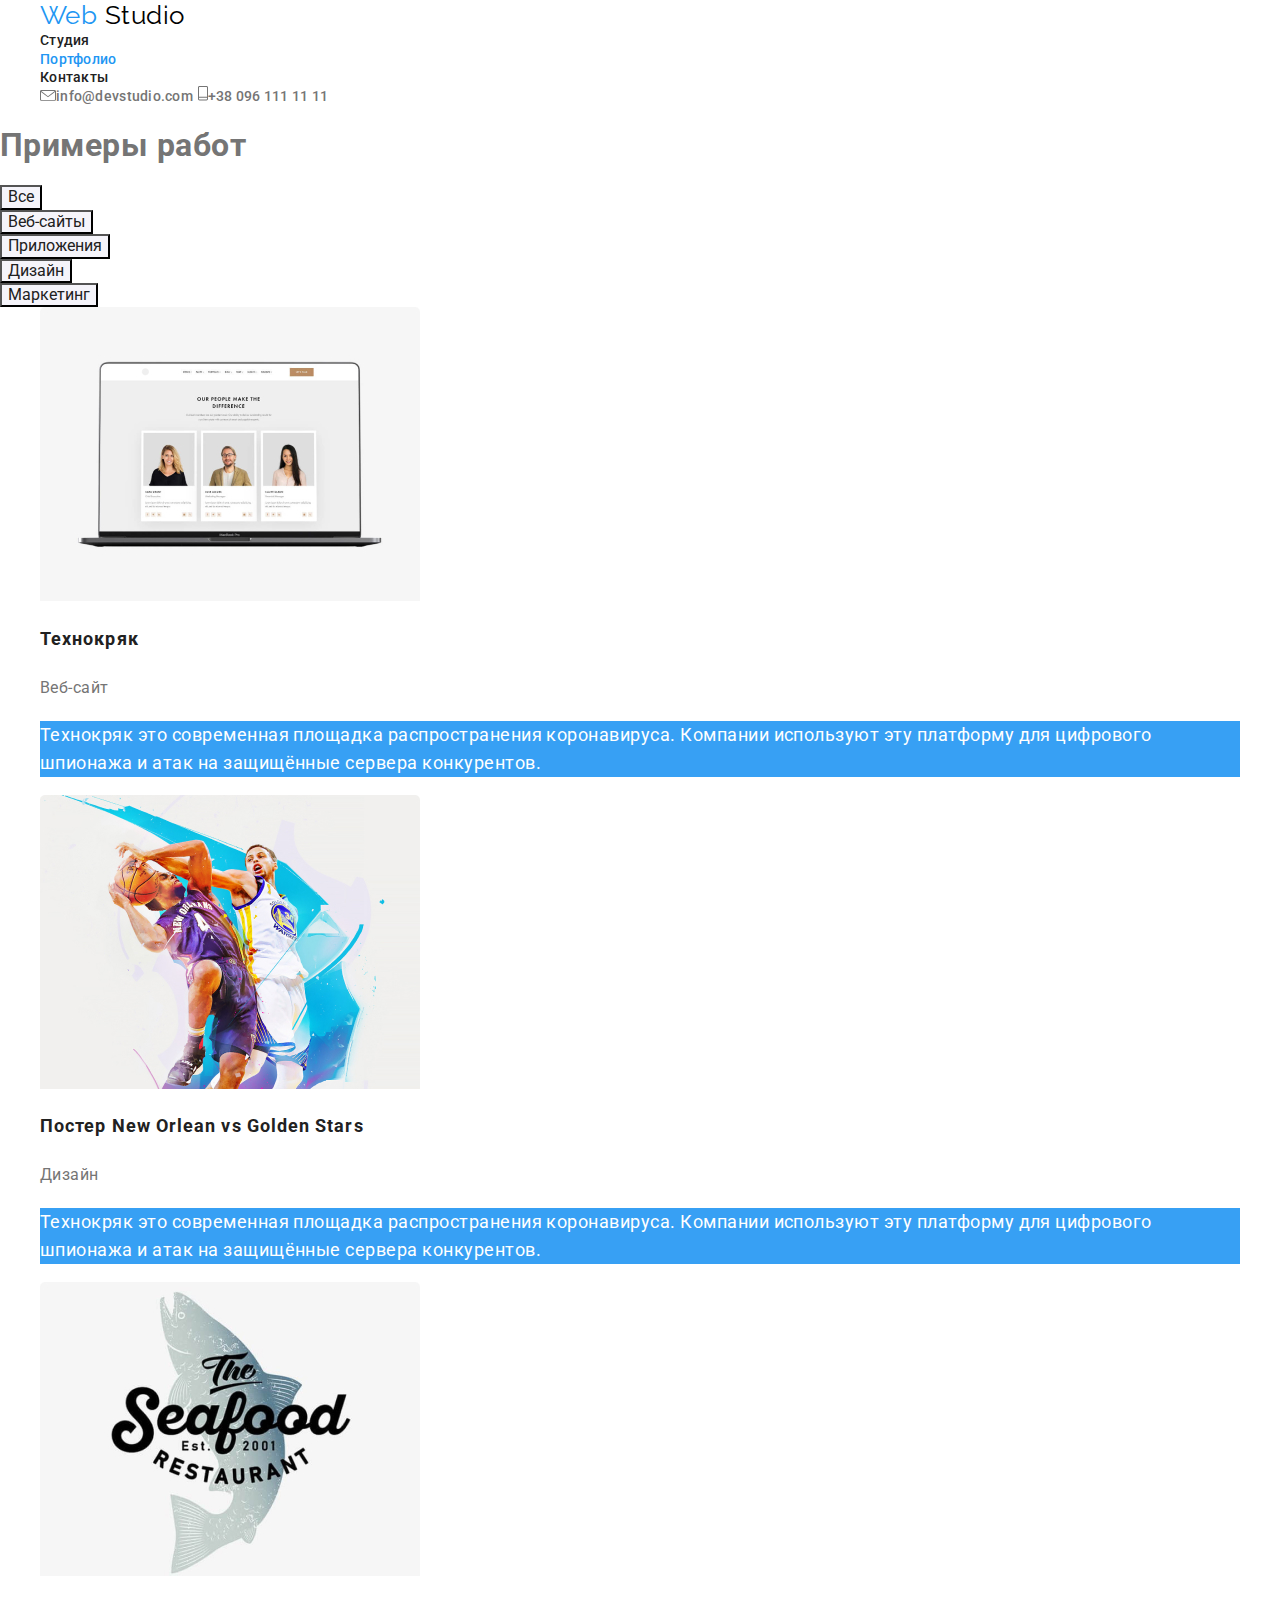
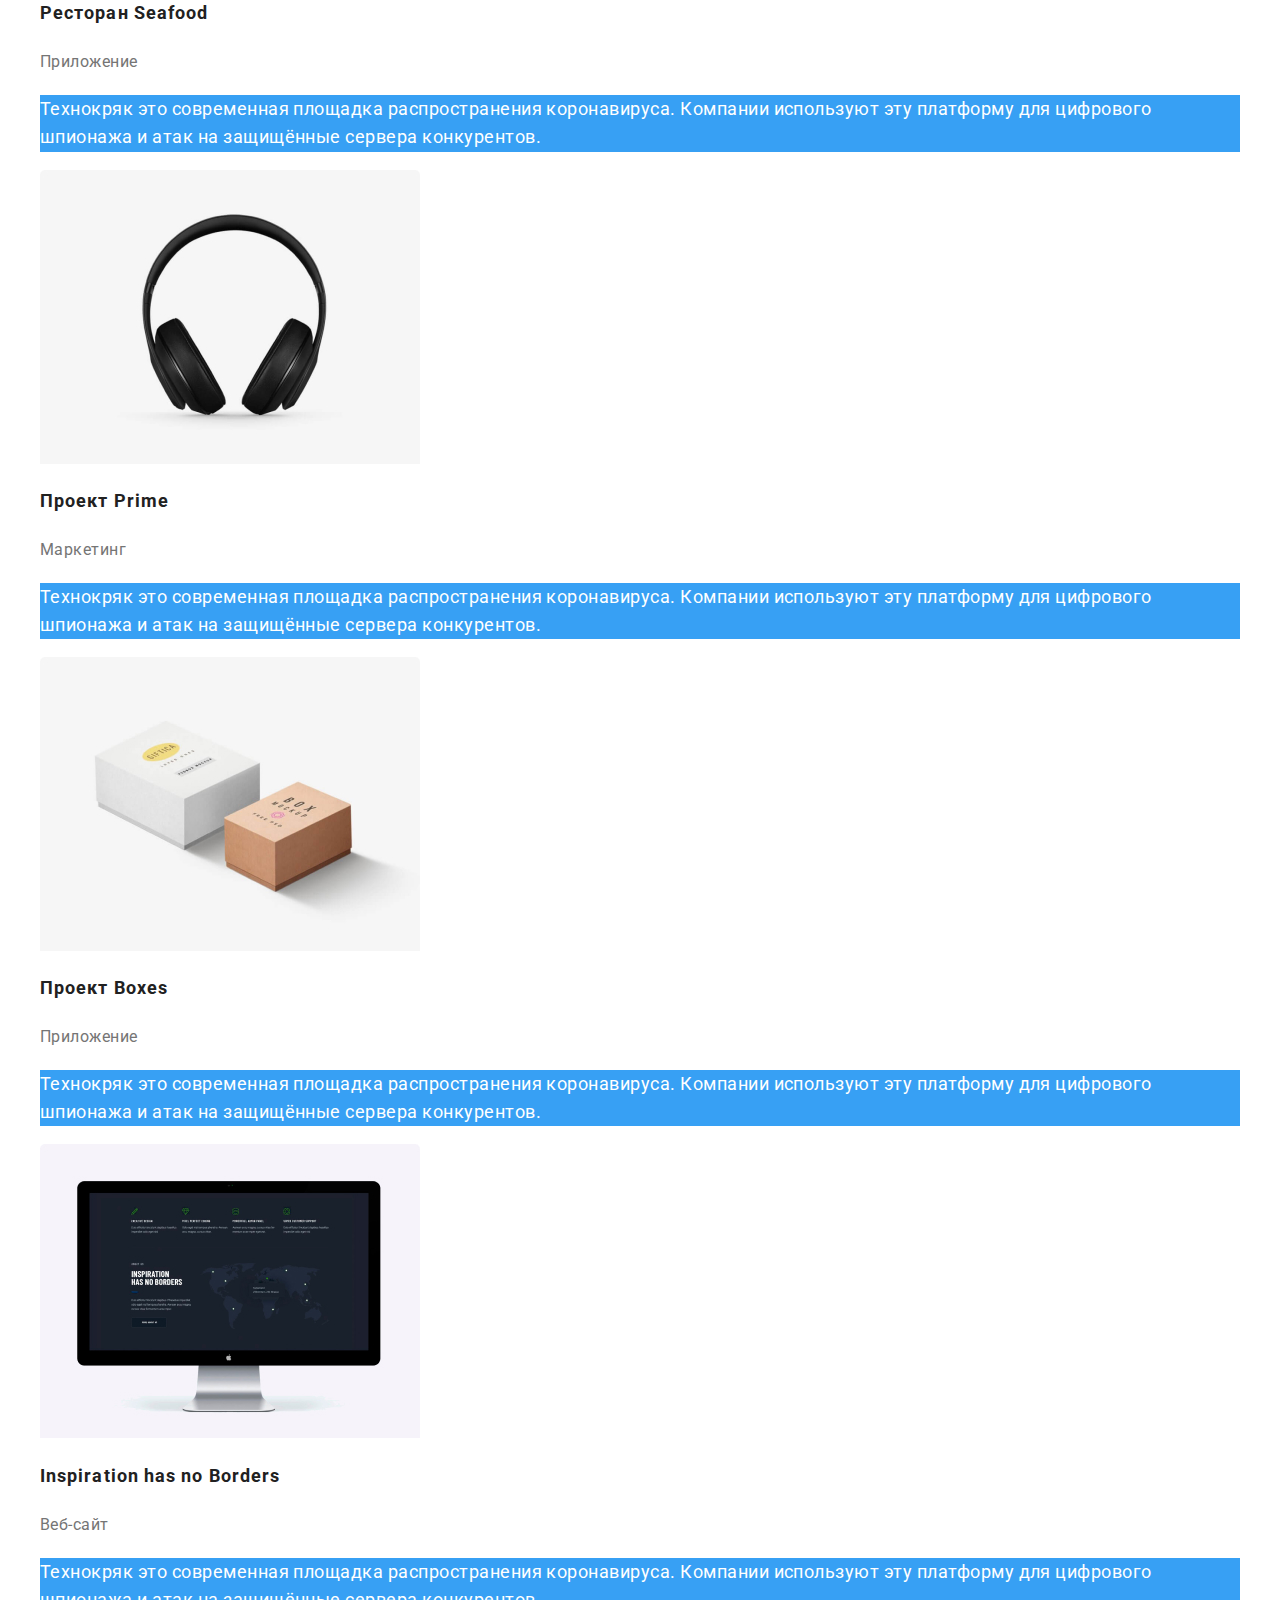
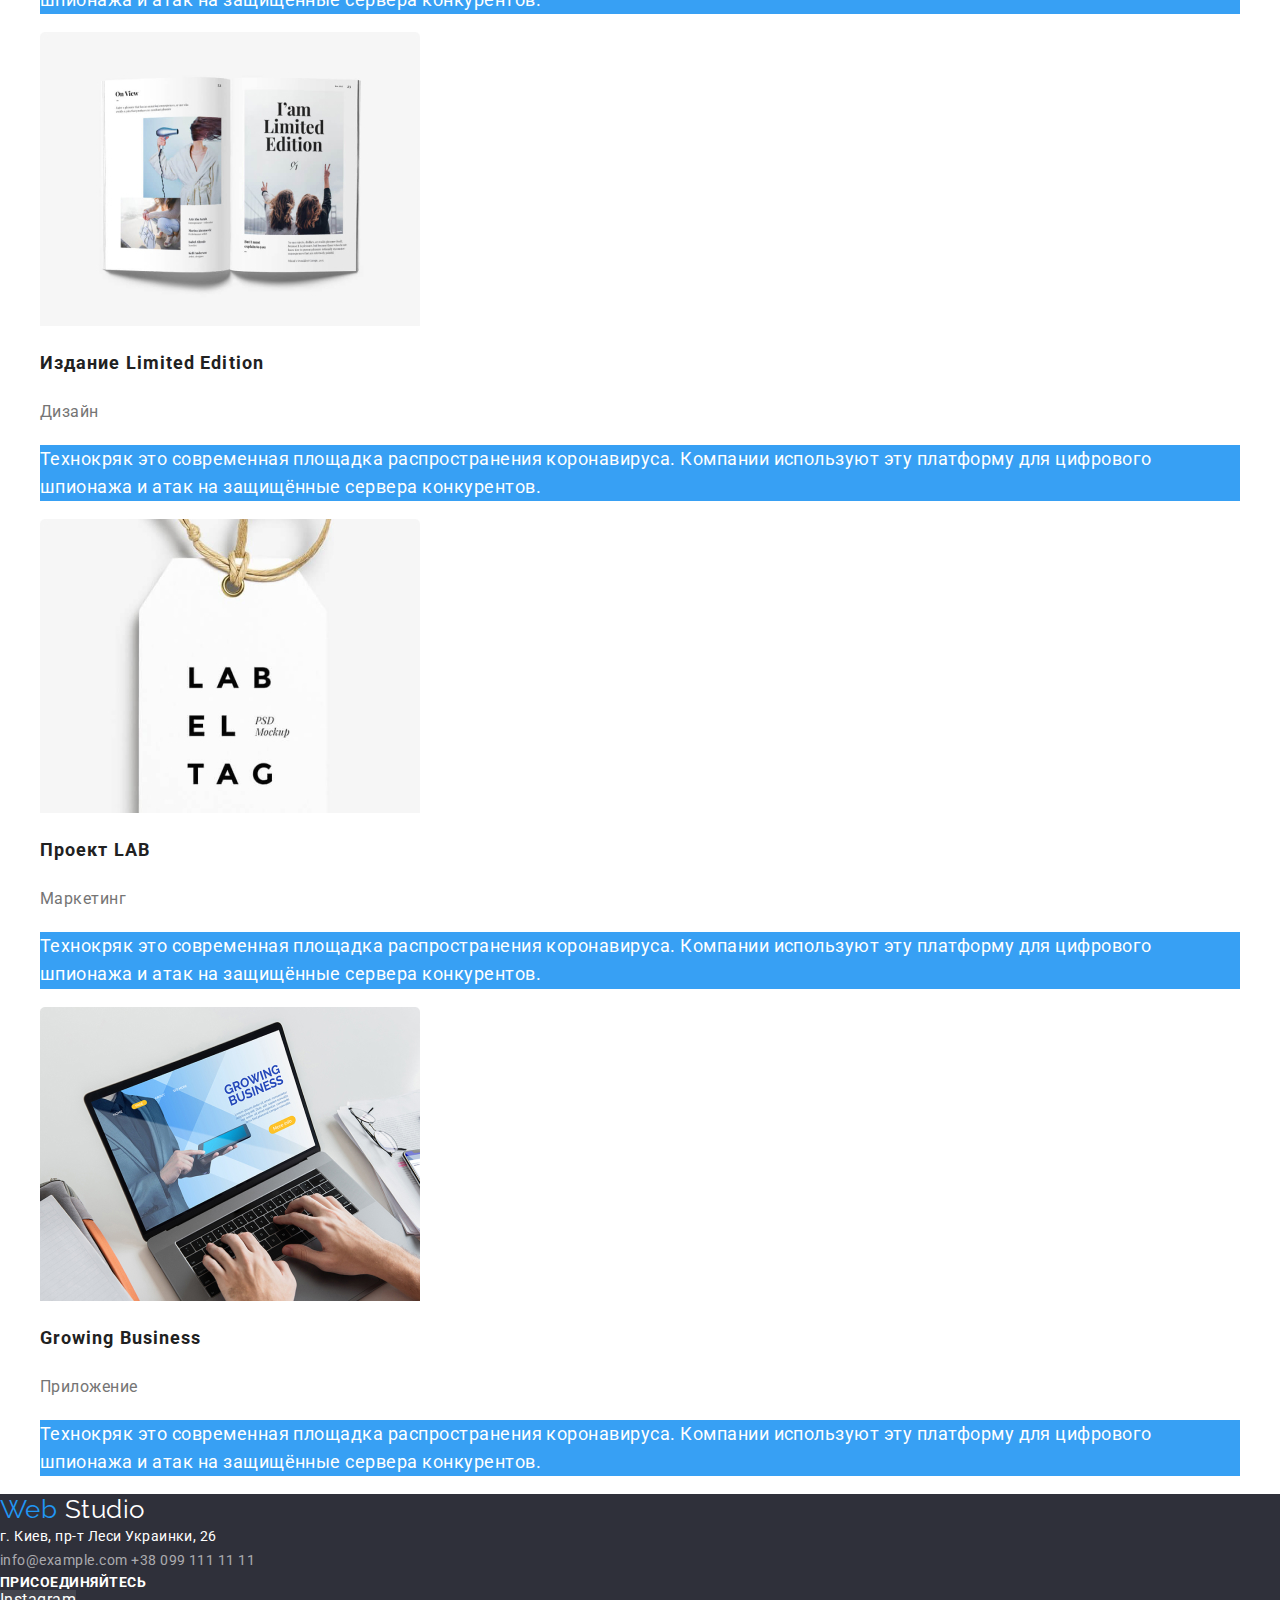
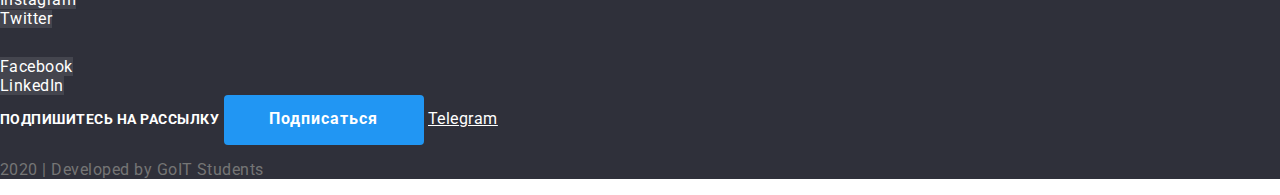
==== portfolio.html @ f194f374 "Update" ====
<!DOCTYPE html>
<html lang="ru">
  <head>
    <meta charset="UTF-8" />
    <meta name="viewport" content="width=device-width, initial-scale=1.0" />
    <title>Document</title>
    <link
      href="https://fonts.googleapis.com/css2?family=Raleway:wght@700&family=Roboto:wght@400;500;700;900&display=swap"
      rel="stylesheet"
    />
    <link
      rel="stylesheet"
      href="https://cdnjs.cloudflare.com/ajax/libs/modern-normalize/0.6.0/modern-normalize.min.css"
    />
    <link rel="stylesheet" href="./css/styles.css" />
  </head>
  <body>
    <!--Шапка сайта-->
    <header>
      <div class="container">
        <nav>
          <a href="#" class="logo"
            >Web<span class="logo-accent"> Studio</span></a
          >
          <ul class="site-nav list">
            <li><a href="./index.html" class="link">Студия</a></li>
            <li>
              <a href="./portfolio.html" class="link current">Портфолио</a>
            </li>
            <li><a href="#" class="link">Контакты</a></li>
          </ul>
        </nav>
        <address class="site-address">
          <a href="#" class="link"
            ><img
              src="./images/email.svg"
              alt="Картинка конверта"
            />info@devstudio.com</a
          >
          <a href="#" class="link"
            ><img
              src="./images/phone.svg"
              alt="Картинка мобильного телефона"
            />+38 096 111 11 11</a
          >
        </address>
      </div>
    </header>

    <main>
      <section>
        <h1>Примеры работ</h1>
        <ul class="list">
          <li>
            <button type="button" class="button-list">Все</button>
          </li>
          <li>
            <button type="button" class="button-list">Веб-сайты</button>
          </li>
          <li>
            <button type="button" class="button-list">Приложения</button>
          </li>
          <li>
            <button type="button" class="button-list">Дизайн</button>
          </li>
          <li>
            <button type="button" class="button-list">Маркетинг</button>
          </li>
        </ul>
        <div class="container">
          <ul class="list">
            <li>
              <a href="#" class="holder">
                <img
                  src="./images/tehno.jpg"
                  width="380"
                  height="294"
                  alt="Изображение ноутбука"
                />
                <h2 class="desc-title">Технокряк</h2>
                <p class="desc-subtitle">Веб-сайт</p>
                <p class="desc-text">
                  Технокряк это современная площадка распространения
                  коронавируса. Компании используют эту платформу для цифрового
                  шпионажа и атак на защищённые сервера конкурентов.
                </p>
              </a>
            </li>
            <li>
              <a href="#" class="holder">
                <img
                  src="./images/poster.jpg"
                  width="380"
                  height="294"
                  alt="Изображение постера New Orlean vs Golden Stars"
                />
                <h2 class="desc-title">Постер New Orlean vs Golden Stars</h2>
                <p class="desc-subtitle">Дизайн</p>
                <p class="desc-text">
                  Технокряк это современная площадка распространения
                  коронавируса. Компании используют эту платформу для цифрового
                  шпионажа и атак на защищённые сервера конкурентов.
                </p>
              </a>
            </li>
            <li>
              <a href="#" class="holder">
                <img
                  src="./images/restorent.jpg"
                  width="380"
                  height="294"
                  alt="Изображение постера ресторана Seafood"
                />
                <h2 class="desc-title">Ресторан Seafood</h2>
                <p class="desc-subtitle">Приложение</p>
                <p class="desc-text">
                  Технокряк это современная площадка распространения
                  коронавируса. Компании используют эту платформу для цифрового
                  шпионажа и атак на защищённые сервера конкурентов.
                </p>
              </a>
            </li>
            <li>
              <a href="#" class="holder">
                <img
                  src="./images/prime.jpg"
                  width="380"
                  height="294"
                  alt="Изображение наушников"
                />
                <h2 class="desc-title">Проект Prime</h2>
                <p class="desc-subtitle">Маркетинг</p>
                <p class="desc-text">
                  Технокряк это современная площадка распространения
                  коронавируса. Компании используют эту платформу для цифрового
                  шпионажа и атак на защищённые сервера конкурентов.
                </p>
              </a>
            </li>
            <li>
              <a href="#" class="holder">
                <img
                  src="./images/boxes.jpg"
                  width="380"
                  height="294"
                  alt="Изображение двух коробок"
                />
                <h2 class="desc-title">Проект Boxes</h2>
                <p class="desc-subtitle">Приложение</p>
                <p class="desc-text">
                  Технокряк это современная площадка распространения
                  коронавируса. Компании используют эту платформу для цифрового
                  шпионажа и атак на защищённые сервера конкурентов.
                </p>
              </a>
            </li>
            <li>
              <a href="#" class="holder">
                <img
                  src="./images/inspiration.jpg"
                  width="380"
                  height="294"
                  alt="Изображение монитора персонального компьютера"
                />
                <h2 class="desc-title">Inspiration has no Borders</h2>
                <p class="desc-subtitle">Веб-сайт</p>
                <p class="desc-text">
                  Технокряк это современная площадка распространения
                  коронавируса. Компании используют эту платформу для цифрового
                  шпионажа и атак на защищённые сервера конкурентов.
                </p>
              </a>
            </li>
            <li>
              <a href="#" class="holder">
                <img
                  src="./images/limited.jpg"
                  width="380"
                  height="294"
                  alt="Изображение страниц журнала"
                />
                <h2 class="desc-title">Издание Limited Edition</h2>
                <p class="desc-subtitle">Дизайн</p>
                <p class="desc-text">
                  Технокряк это современная площадка распространения
                  коронавируса. Компании используют эту платформу для цифрового
                  шпионажа и атак на защищённые сервера конкурентов.
                </p>
              </a>
            </li>
            <li>
              <a href="#" class="holder">
                <img
                  src="./images/lab.jpg"
                  width="380"
                  height="294"
                  alt="Изображение этикетки LAB"
                />
                <h2 class="desc-title">Проект LAB</h2>
                <p class="desc-subtitle">Маркетинг</p>
                <p class="desc-text">
                  Технокряк это современная площадка распространения
                  коронавируса. Компании используют эту платформу для цифрового
                  шпионажа и атак на защищённые сервера конкурентов.
                </p>
              </a>
            </li>
            <li>
              <a href="#" class="holder">
                <img
                  src="./images/business.jpg"
                  width="380"
                  height="294"
                  alt="Изображение ноутбука"
                />
                <h2 class="desc-title">Growing Business</h2>
                <p class="desc-subtitle">Приложение</p>
                <p class="desc-text">
                  Технокряк это современная площадка распространения
                  коронавируса. Компании используют эту платформу для цифрового
                  шпионажа и атак на защищённые сервера конкурентов.
                </p>
              </a>
            </li>
          </ul>
        </div>
      </section>
    </main>

    <!--Подвал-->
    <footer class="footer">
      <div>
        <a href="#" class="logo"
          >Web<span class="footer-accent"> Studio</span></a
        >
        <address class="address">
          г. Киев, пр-т Леси Украинки, 26
        </address>
        <address class="address">
          <a href="#" class="link">info@example.com</a>
          <a href="#" class="link">+38 099 111 11 11</a>
        </address>
      </div>

      <div>
        <b class="subscribe">присоединяйтесь</b>
        <ul class="list">
          <li>
            <a href="#" aria-label="Ссылка на Instagram" class="pic"
              >Instagram</a
            >
          </li>
          <li>
            <a href="#" aria-label="Ссылка на Twitter" class="section-icon pic"
              >Twitter</a
            >
          </li>
          <li>
            <a href="#" aria-label="Ссылка на facebook" class="pic">Facebook</a>
          </li>
          <li>
            <a href="#" aria-label="Ссылка на LinkedIn" class="pic">LinkedIn</a>
          </li>
        </ul>
      </div>
      <div>
        <b class="subscribe">Подпишитесь на рассылку</b>
        <a href="#" class="button">Подписаться</a>
        <a href="#" aria-label="Ссылка на Telegram" class="telegram"
          >Telegram</a
        >
      </div>

      <p>2020 | Developed by GoIT Students</p>
    </footer>
  </body>
</html>
---- css/styles.css ----
/*
цвет макета - белый #FFFFFF;
цвет (section)- Список команды #F5F4FA
цвет(footer) background: #2F303A;
*/
/* 
основной цвет текста (чёрный)-#757575;
вторичный ( h1,h2,h3....)цвет текста (серый)- #212121;
цвет текста адреса (footer) - rgba(255, 255, 255, 0.6);
*/
/*цвет наведения (акцент) и фона (синий)- #2196F3;*/

/* 
основной шрифт 
font-family: Roboto;(sans-serif
font-weight: 400, 500, 700, 900;
второй шрифт
font-family: Raleway;sans-serif
font-weight: 700;
*/

:root {
  --primary-text-color: #757575;
  --title-text-color: #212121;
  --accent-color: #2196f3;
  --primary-white-color: #ffffff;
  --primary-grey-color: #f5f4fa;
  --secondary-grey-color: #2f303a;
}

body {
  background-color: var(--primary-white-color);
  color: var(--primary-text-color);
  font-family: Roboto, sans-serif;
  letter-spacing: 0.03em;
}

.container {
  margin-left: auto;
  margin-right: auto;
  width: 1230px;
  padding-left: 15px;
  padding-right: 15px;
}

.list {
  padding: 0;
  margin: 0;
  list-style: none;
}

/* header */
/* .page-header {
} */

.logo {
  color: var(--accent-color);
  font-family: Raleway, sans-serif;
  font-size: 26px;
  line-height: 1.2;
  text-decoration: none;
}

/* .logo-accent:hover,
.logo-accent:focus {
} */

.logo-accent {
  color: #000000;
}

.site-nav .link {
  color: var(--title-text-color);
  font-weight: 500;
  font-size: 14px;
  line-height: 1.14;
  letter-spacing: 0.02em;
  text-decoration: none;
}
.site-nav .link:hover,
.site-nav .link:focus {
  color: var(--accent-color);
}

.site-nav .link.current {
  color: var(--accent-color);
}

.site-address .link {
  color: var(--primary-text-color);
  font-style: normal;
  font-weight: 500;
  font-size: 14px;
  line-height: 1.14;
  letter-spacing: 0.02em;
  text-decoration: none;
}

.site-address .link:hover,
.site-address .link:focus {
  color: var(--accent-color);
}

/* hero  */
.hero {
  text-align: center;
}

.hero-title {
  margin-top: 0;
  margin-bottom: 46px;
  /* color: var(--primary-white-color); */
  font-weight: 900;
  font-size: 44px;
  line-height: 1.36;
  letter-spacing: 0.06em;
  text-transform: uppercase;
}

.button {
  display: inline-block;
  /* border: 1px, solid, transparent; */
  border-radius: 4px;
  padding: 10px 32px;
  min-width: 200px;
  min-height: 50px;

  color: var(--primary-white-color);
  background-color: var(--accent-color);
  font-family: inherit;

  font-weight: 700;
  font-size: 16px;
  line-height: 1.8;
  letter-spacing: 0.06em;
  text-decoration: none;
  text-align: center;
}

/* section */
.section {
  padding-bottom: 94px;
}

.company.section,
.team.section {
  padding-top: 94px;
  padding-bottom: 94px;
}

.section-title {
  margin-top: 0;
  margin-bottom: 0;

  color: var(--title-text-color);
  font-weight: 700;
  font-size: 36px;
  line-height: 1.16;
  text-align: center;
  background-color: aqua;
}

.section-subtitle {
  margin-top: 0;
  margin-bottom: 10;

  color: var(--title-text-color);
  font-weight: 700;
  font-size: 14px;
  line-height: 1.14;
  text-transform: uppercase;
  background-color: cadetblue;
}

.dignity .text {
  margin-top: 0;
  margin-bottom: 0;

  font-weight: 400;
  font-size: 14px;
  line-height: 1.71;
}

.section-icon {
  display: inline-block;
  margin-top: 0;
  margin-bottom: 30px;
  background-color: var(--primary-grey-color);
}
.section-icon:hover,
.section-icon:focus {
  background-color: var(--accent-color);
}

.img-lead {
  color: var(--primary-white-color);
  background-color: rgba(47, 48, 58, 0.8);
  font-weight: 700;
  font-size: 14px;
  line-height: 1.14;
  text-transform: uppercase;
}

.userpic {
  color: #afb1b8;
  text-decoration: none;
}
.userpic:hover,
.userpic:focus {
  color: var(--accent-color);
}

.team {
  background-color: var(--primary-grey-color);
}
.list-team {
  color: var(--title-text-color);
  font-weight: 500;
  font-size: 16px;
  line-height: 1.18;
}
.prof {
  font-weight: 400;
  font-size: 16px;
  line-height: 1.18;
}

/* portofolio main */
.button-list {
  color: var(--title-text-color);
  background-color: var(--primary-grey-color);
  font-family: inherit;
}

.button-list:hover,
.button-list:focus {
  color: var(--primary-white-color);
  background-color: var(--accent-color);
}

.holder {
  text-decoration: none;
}

.desc-title {
  color: var(--title-text-color);
  font-weight: 700;
  font-size: 18px;
  line-height: 2;
  letter-spacing: 0.06em;
  text-decoration: none;
}
.desc-subtitle {
  color: var(--primary-text-color);
  font-weight: 400;
  font-size: 16px;
  line-height: 1.87;
  text-decoration: none;
}
.desc-text {
  color: var(--primary-white-color);
  background-color: rgba(33, 150, 243, 0.9);
  font-weight: 400;
  font-size: 18px;
  line-height: 1.56;
  text-decoration: none;
}

/* footer */
.footer {
  background-color: var(--secondary-grey-color);
}
.footer-accent {
  color: var(--primary-white-color);
}

.address {
  color: var(--primary-white-color);
  font-style: normal;
  font-weight: 400;
  font-size: 14px;
  line-height: 1.71;
}
.address .link {
  color: rgba(255, 255, 255, 0.6);
  text-decoration: none;
}

.pic {
  color: var(--primary-white-color);
  background-color: rgba(255, 255, 255, 0.1);
  text-decoration: none;
}

.section-icon.pic:hover .section-icon.pic:focus {
  color: var(--primary-white-color);
  background-color: var(--accent-color);
}

.subscribe {
  color: var(--primary-white-color);
  font-weight: 700;
  font-size: 14px;
  line-height: 1.14;
  text-transform: uppercase;
}

/* footer portfolio */
.telegram {
  color: var(--primary-white-color);
}
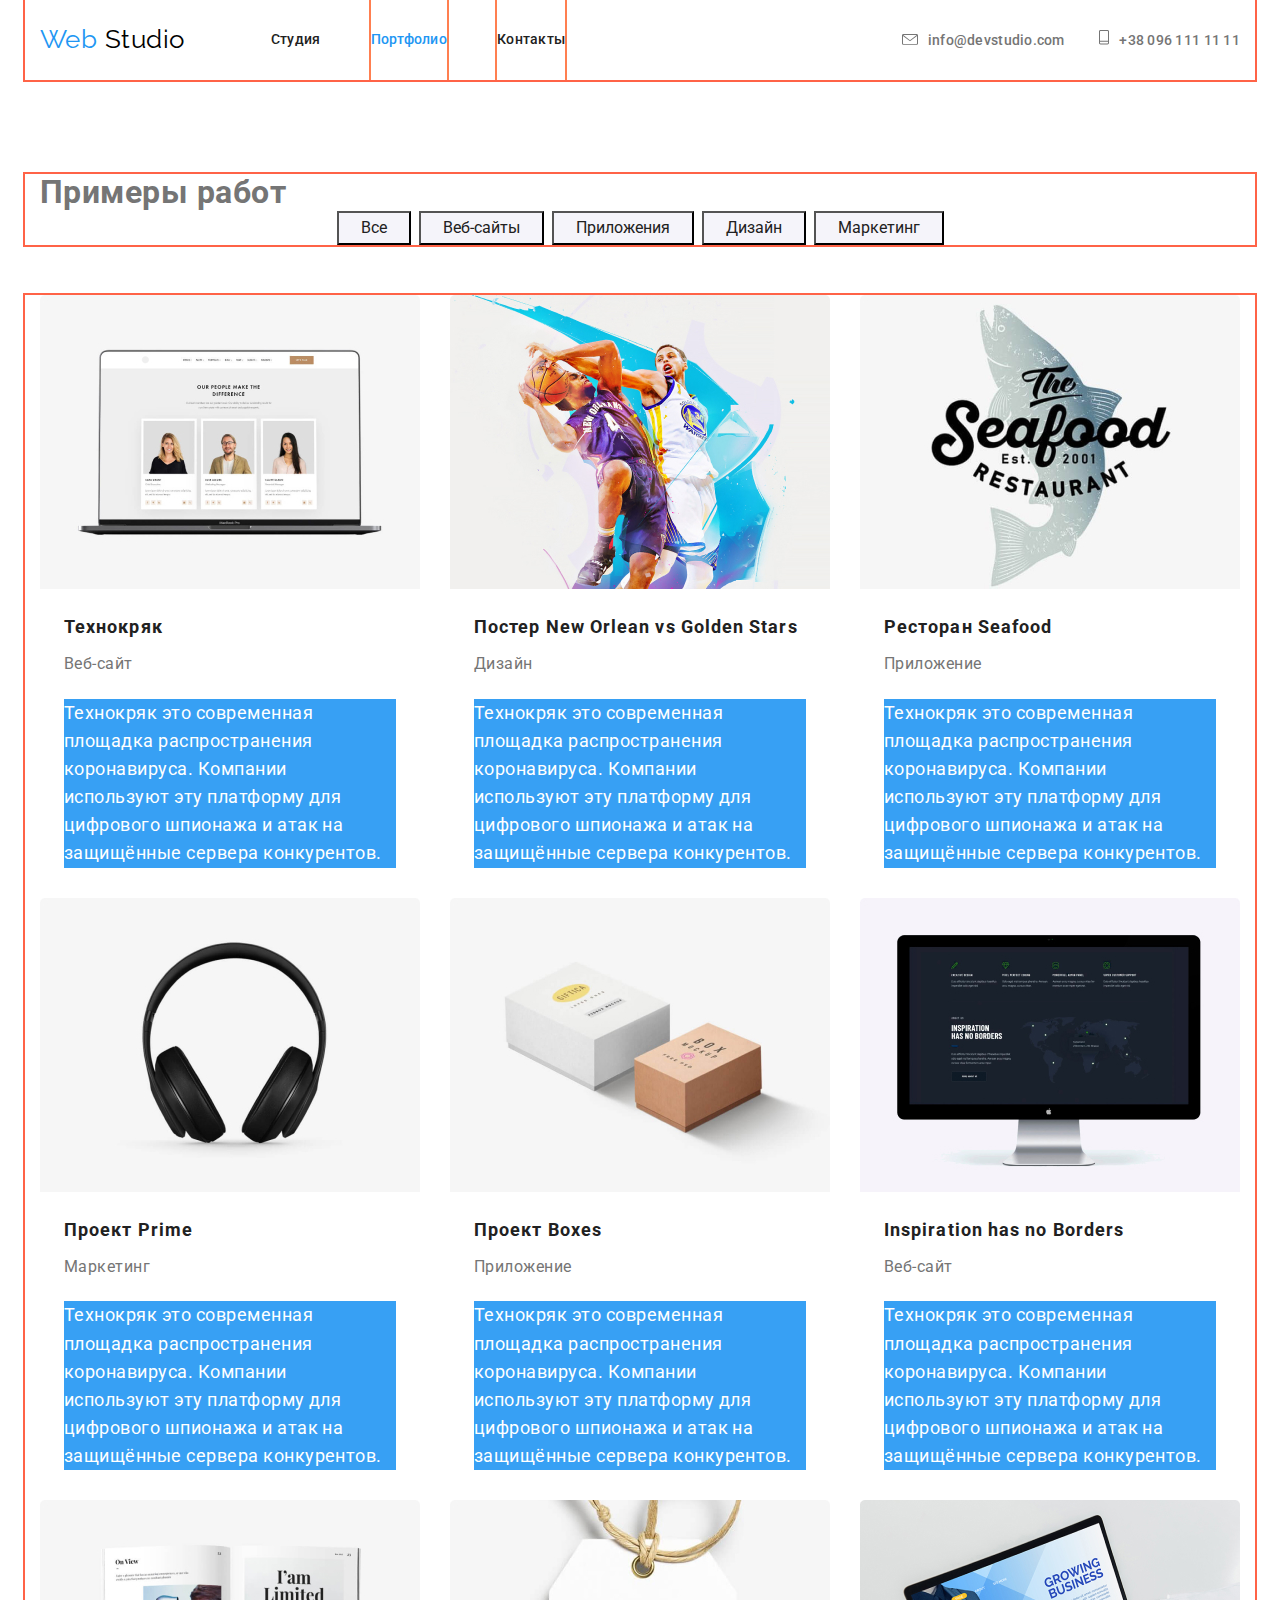
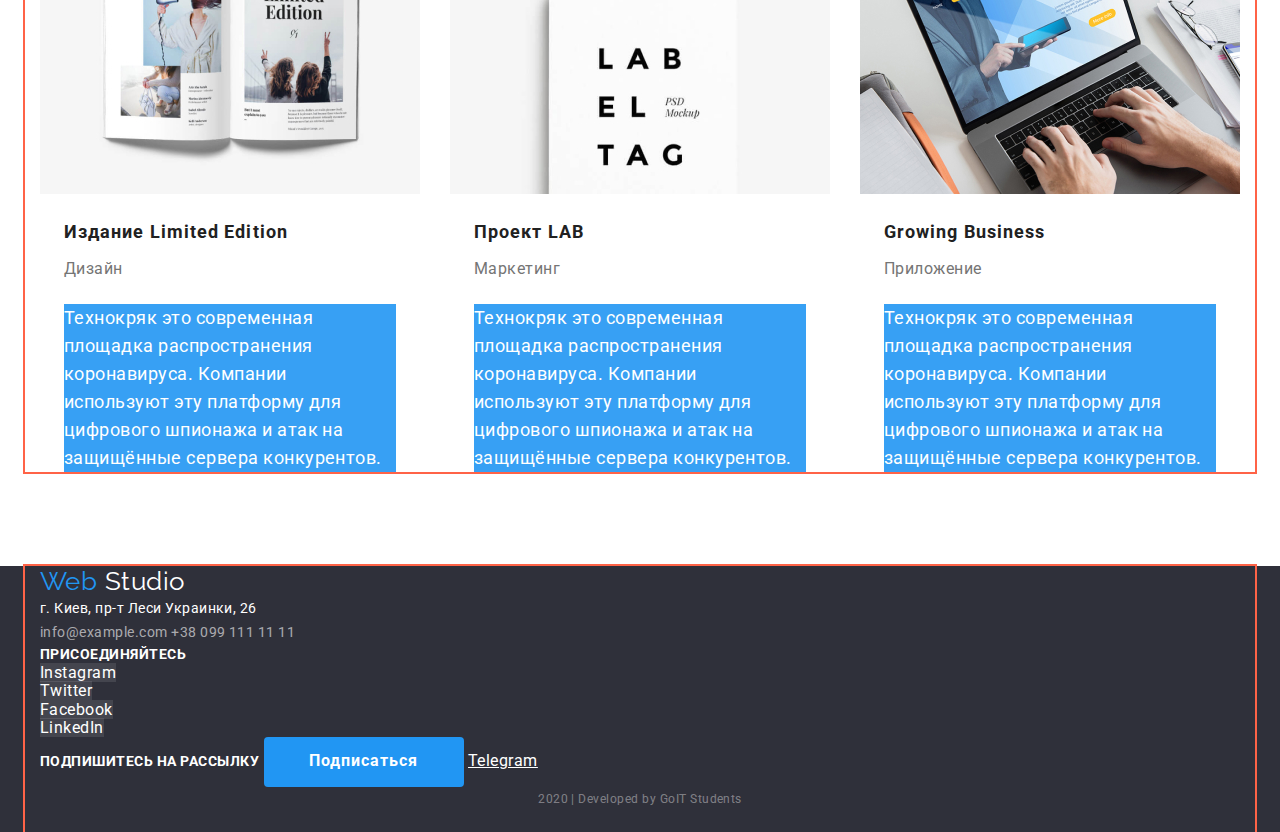
==== commit 24242ae3: "update index; portfolio; styles." ====
--- a/portfolio.html
+++ b/portfolio.html
@@ -17,28 +17,30 @@
   <body>
     <!--Шапка сайта-->
     <header>
-      <div class="container">
-        <nav>
+      <div class="container main-box">
+        <nav class="nav-box">
           <a href="#" class="logo"
             >Web<span class="logo-accent"> Studio</span></a
           >
           <ul class="site-nav list">
-            <li><a href="./index.html" class="link">Студия</a></li>
-            <li>
+            <li class="item"><a href="./index.html" class="link">Студия</a></li>
+            <li class="item">
               <a href="./portfolio.html" class="link current">Портфолио</a>
             </li>
-            <li><a href="#" class="link">Контакты</a></li>
+            <li class="item"><a href="#" class="link">Контакты</a></li>
           </ul>
         </nav>
         <address class="site-address">
           <a href="#" class="link"
             ><img
+              class="img"
               src="./images/email.svg"
               alt="Картинка конверта"
             />info@devstudio.com</a
           >
           <a href="#" class="link"
             ><img
+              class="img"
               src="./images/phone.svg"
               alt="Картинка мобильного телефона"
             />+38 096 111 11 11</a
@@ -48,30 +50,33 @@
     </header>
 
     <main>
-      <section>
-        <h1>Примеры работ</h1>
-        <ul class="list">
-          <li>
-            <button type="button" class="button-list">Все</button>
-          </li>
-          <li>
-            <button type="button" class="button-list">Веб-сайты</button>
-          </li>
-          <li>
-            <button type="button" class="button-list">Приложения</button>
-          </li>
-          <li>
-            <button type="button" class="button-list">Дизайн</button>
-          </li>
-          <li>
-            <button type="button" class="button-list">Маркетинг</button>
-          </li>
-        </ul>
+      <section class="section-breadcrumbs">
         <div class="container">
-          <ul class="list">
-            <li>
-              <a href="#" class="holder">
-                <img
+          <h1 class="title-breadcrumbs">Примеры работ</h1>
+          <ul class="breadcrumbs list">
+            <li class="btn">
+              <button type="button" class="button-list">Все</button>
+            </li>
+            <li class="btn">
+              <button type="button" class="button-list">Веб-сайты</button>
+            </li>
+            <li class="btn">
+              <button type="button" class="button-list">Приложения</button>
+            </li>
+            <li class="btn">
+              <button type="button" class="button-list">Дизайн</button>
+            </li>
+            <li class="btn">
+              <button type="button" class="button-list">Маркетинг</button>
+            </li>
+          </ul>
+        </div>
+        <div class="container">
+          <ul class="work-box list">
+            <li class="item">
+              <a href="#" class="holder">
+                <img
+                  class="holder-img no-clearance"
                   src="./images/tehno.jpg"
                   width="380"
                   height="294"
@@ -86,9 +91,10 @@
                 </p>
               </a>
             </li>
-            <li>
-              <a href="#" class="holder">
-                <img
+            <li class="item">
+              <a href="#" class="holder">
+                <img
+                  class="holder-img no-clearance"
                   src="./images/poster.jpg"
                   width="380"
                   height="294"
@@ -103,9 +109,10 @@
                 </p>
               </a>
             </li>
-            <li>
-              <a href="#" class="holder">
-                <img
+            <li class="item">
+              <a href="#" class="holder">
+                <img
+                  class="holder-img no-clearance"
                   src="./images/restorent.jpg"
                   width="380"
                   height="294"
@@ -120,9 +127,10 @@
                 </p>
               </a>
             </li>
-            <li>
-              <a href="#" class="holder">
-                <img
+            <li class="item">
+              <a href="#" class="holder">
+                <img
+                  class="holder-img no-clearance"
                   src="./images/prime.jpg"
                   width="380"
                   height="294"
@@ -137,9 +145,10 @@
                 </p>
               </a>
             </li>
-            <li>
-              <a href="#" class="holder">
-                <img
+            <li class="item">
+              <a href="#" class="holder">
+                <img
+                  class="holder-img no-clearance"
                   src="./images/boxes.jpg"
                   width="380"
                   height="294"
@@ -154,9 +163,10 @@
                 </p>
               </a>
             </li>
-            <li>
-              <a href="#" class="holder">
-                <img
+            <li class="item">
+              <a href="#" class="holder">
+                <img
+                  class="holder-img no-clearance"
                   src="./images/inspiration.jpg"
                   width="380"
                   height="294"
@@ -171,9 +181,10 @@
                 </p>
               </a>
             </li>
-            <li>
-              <a href="#" class="holder">
-                <img
+            <li class="item">
+              <a href="#" class="holder">
+                <img
+                  class="holder-img no-clearance"
                   src="./images/limited.jpg"
                   width="380"
                   height="294"
@@ -188,9 +199,10 @@
                 </p>
               </a>
             </li>
-            <li>
-              <a href="#" class="holder">
-                <img
+            <li class="item">
+              <a href="#" class="holder">
+                <img
+                  class="holder-img no-clearance"
                   src="./images/lab.jpg"
                   width="380"
                   height="294"
@@ -205,9 +217,10 @@
                 </p>
               </a>
             </li>
-            <li>
-              <a href="#" class="holder">
-                <img
+            <li class="item">
+              <a href="#" class="holder">
+                <img
+                  class="holder-img no-clearance"
                   src="./images/business.jpg"
                   width="380"
                   height="294"
@@ -229,49 +242,53 @@
 
     <!--Подвал-->
     <footer class="footer">
-      <div>
-        <a href="#" class="logo"
-          >Web<span class="footer-accent"> Studio</span></a
-        >
-        <address class="address">
-          г. Киев, пр-т Леси Украинки, 26
-        </address>
-        <address class="address">
-          <a href="#" class="link">info@example.com</a>
-          <a href="#" class="link">+38 099 111 11 11</a>
-        </address>
+      <div class="container">
+        <div>
+          <a href="#" class="logo"
+            >Web<span class="footer-accent"> Studio</span></a
+          >
+          <address class="address">
+            г. Киев, пр-т Леси Украинки, 26
+          </address>
+          <address class="address">
+            <a href="#" class="link">info@example.com</a>
+            <a href="#" class="link">+38 099 111 11 11</a>
+          </address>
+        </div>
+
+        <div>
+          <b class="subscribe">присоединяйтесь</b>
+          <ul class="list">
+            <li>
+              <a href="#" aria-label="Ссылка на Instagram" class="pic"
+                >Instagram</a
+              >
+            </li>
+            <li>
+              <a href="#" aria-label="Ссылка на Twitter" class="pic">Twitter</a>
+            </li>
+            <li>
+              <a href="#" aria-label="Ссылка на facebook" class="pic"
+                >Facebook</a
+              >
+            </li>
+            <li>
+              <a href="#" aria-label="Ссылка на LinkedIn" class="pic"
+                >LinkedIn</a
+              >
+            </li>
+          </ul>
+        </div>
+        <div>
+          <b class="subscribe">Подпишитесь на рассылку</b>
+          <a href="#" class="button">Подписаться</a>
+          <a href="#" aria-label="Ссылка на Telegram" class="telegram"
+            >Telegram</a
+          >
+        </div>
+
+        <p class="copyright">2020 | Developed by GoIT Students</p>
       </div>
-
-      <div>
-        <b class="subscribe">присоединяйтесь</b>
-        <ul class="list">
-          <li>
-            <a href="#" aria-label="Ссылка на Instagram" class="pic"
-              >Instagram</a
-            >
-          </li>
-          <li>
-            <a href="#" aria-label="Ссылка на Twitter" class="section-icon pic"
-              >Twitter</a
-            >
-          </li>
-          <li>
-            <a href="#" aria-label="Ссылка на facebook" class="pic">Facebook</a>
-          </li>
-          <li>
-            <a href="#" aria-label="Ссылка на LinkedIn" class="pic">LinkedIn</a>
-          </li>
-        </ul>
-      </div>
-      <div>
-        <b class="subscribe">Подпишитесь на рассылку</b>
-        <a href="#" class="button">Подписаться</a>
-        <a href="#" aria-label="Ссылка на Telegram" class="telegram"
-          >Telegram</a
-        >
-      </div>
-
-      <p>2020 | Developed by GoIT Students</p>
     </footer>
   </body>
 </html>
--- a/css/styles.css
+++ b/css/styles.css
@@ -35,24 +35,31 @@
   letter-spacing: 0.03em;
 }
 
+/* утилиты */
+.list {
+  padding: 0;
+  margin: 0;
+  list-style: none;
+}
+
 .container {
   margin-left: auto;
   margin-right: auto;
   width: 1230px;
   padding-left: 15px;
   padding-right: 15px;
-}
-
-.list {
-  padding: 0;
-  margin: 0;
-  list-style: none;
+  outline: 2px solid tomato;
 }
 
 /* header */
-/* .page-header {
-} */
-
+
+.main-box,
+.nav-box {
+  display: flex;
+  align-items: center;
+}
+
+/* logo */
 .logo {
   color: var(--accent-color);
   font-family: Raleway, sans-serif;
@@ -69,7 +76,22 @@
   color: #000000;
 }
 
+/* nav */
+.site-nav {
+  display: flex;
+  margin-left: 86px;
+}
+
+.site-nav .item:not(:first-child) {
+  outline: 2px solid coral;
+  margin-left: 50px;
+}
+
 .site-nav .link {
+  display: block;
+  padding-top: 32px;
+  padding-bottom: 32px;
+
   color: var(--title-text-color);
   font-weight: 500;
   font-size: 14px;
@@ -84,6 +106,11 @@
 
 .site-nav .link.current {
   color: var(--accent-color);
+}
+
+/* address */
+.site-address {
+  margin-left: auto;
 }
 
 .site-address .link {
@@ -99,6 +126,14 @@
 .site-address .link:hover,
 .site-address .link:focus {
   color: var(--accent-color);
+}
+
+.site-address > .link:not(:last-child) {
+  margin-right: 30px;
+}
+
+.site-address .img {
+  margin-right: 10px;
 }
 
 /* hero  */
@@ -143,33 +178,33 @@
 }
 
 .company.section,
-.team.section {
+.team.section,
+.section-breadcrumbs {
   padding-top: 94px;
   padding-bottom: 94px;
 }
 
 .section-title {
   margin-top: 0;
-  margin-bottom: 0;
+  margin-bottom: 50px;
 
   color: var(--title-text-color);
   font-weight: 700;
   font-size: 36px;
   line-height: 1.16;
   text-align: center;
-  background-color: aqua;
 }
 
 .section-subtitle {
   margin-top: 0;
-  margin-bottom: 10;
+  margin-bottom: 10px;
 
   color: var(--title-text-color);
   font-weight: 700;
   font-size: 14px;
   line-height: 1.14;
   text-transform: uppercase;
-  background-color: cadetblue;
+  /* background-color: cadetblue; */
 }
 
 .dignity .text {
@@ -192,9 +227,19 @@
   background-color: var(--accent-color);
 }
 
+.no-clearance {
+  display: block;
+}
+
 .img-lead {
+  margin-top: 0;
+  margin-bottom: 0;
+  padding-top: 27px;
+  padding-bottom: 27px;
+
   color: var(--primary-white-color);
   background-color: rgba(47, 48, 58, 0.8);
+  border-radius: 0px 0px 4px 4px;
   font-weight: 700;
   font-size: 14px;
   line-height: 1.14;
@@ -213,20 +258,48 @@
 .team {
   background-color: var(--primary-grey-color);
 }
+
+.img-team {
+  margin-top: 0;
+  margin-bottom: 30px;
+}
+
 .list-team {
+  margin-top: 0;
+  margin-bottom: 10px;
+
   color: var(--title-text-color);
   font-weight: 500;
   font-size: 16px;
   line-height: 1.18;
 }
 .prof {
+  margin-top: 0;
+  margin-bottom: 28px;
+
   font-weight: 400;
   font-size: 16px;
   line-height: 1.18;
 }
 
 /* portofolio main */
+.title-breadcrumbs {
+  margin-top: 0;
+  margin-bottom: 0;
+}
+
+.breadcrumbs {
+  display: flex;
+  justify-content: center;
+  margin-bottom: 50px;
+}
+
+.breadcrumbs .btn:not(:first-child) {
+  margin-left: 8px;
+}
+
 .button-list {
+  padding: 6px 22px;
   color: var(--title-text-color);
   background-color: var(--primary-grey-color);
   font-family: inherit;
@@ -238,11 +311,37 @@
   background-color: var(--accent-color);
 }
 
+/* work-box */
+.work-box {
+  display: flex;
+  flex-wrap: wrap;
+}
+
+.work-box .item {
+  width: 380px;
+  margin-right: 30px;
+  margin-bottom: 30px;
+}
+.work-box .item:nth-child(3n) {
+  margin-right: 0;
+}
+.work-box .item:nth-last-child(-n + 3) {
+  margin-bottom: 0;
+}
+
 .holder {
   text-decoration: none;
 }
 
+.holder-img {
+  margin-bottom: 20px;
+}
+
 .desc-title {
+  margin-top: 0;
+  margin-bottom: 4px;
+  margin-right: 24px;
+  margin-left: 24px;
   color: var(--title-text-color);
   font-weight: 700;
   font-size: 18px;
@@ -251,6 +350,10 @@
   text-decoration: none;
 }
 .desc-subtitle {
+  margin-top: 0;
+  margin-bottom: 20px;
+  margin-right: 24px;
+  margin-left: 24px;
   color: var(--primary-text-color);
   font-weight: 400;
   font-size: 16px;
@@ -258,6 +361,11 @@
   text-decoration: none;
 }
 .desc-text {
+  margin-top: 0;
+  margin-bottom: 0;
+  margin-right: 24px;
+  margin-left: 24px;
+
   color: var(--primary-white-color);
   background-color: rgba(33, 150, 243, 0.9);
   font-weight: 400;
@@ -270,16 +378,24 @@
 .footer {
   background-color: var(--secondary-grey-color);
 }
+
+/* .info .logo {
+  margin-bottom: 10px;
+  background-color: violet;
+} */
 .footer-accent {
   color: var(--primary-white-color);
 }
 
 .address {
+  /* margin-top: 0;
+  margin-bottom: 0; */
   color: var(--primary-white-color);
   font-style: normal;
   font-weight: 400;
   font-size: 14px;
   line-height: 1.71;
+  /* background-color: violet; */
 }
 .address .link {
   color: rgba(255, 255, 255, 0.6);
@@ -292,7 +408,8 @@
   text-decoration: none;
 }
 
-.section-icon.pic:hover .section-icon.pic:focus {
+.pic:hover,
+.pic:focus {
   color: var(--primary-white-color);
   background-color: var(--accent-color);
 }
@@ -304,6 +421,17 @@
   line-height: 1.14;
   text-transform: uppercase;
 }
+.copyright {
+  margin-top: 0;
+  margin-bottom: 0;
+  padding-bottom: 21px;
+
+  color: rgba(255, 255, 255, 0.4);
+  font-weight: 400;
+  font-size: 12px;
+  line-height: 2;
+  text-align: center;
+}
 
 /* footer portfolio */
 .telegram {
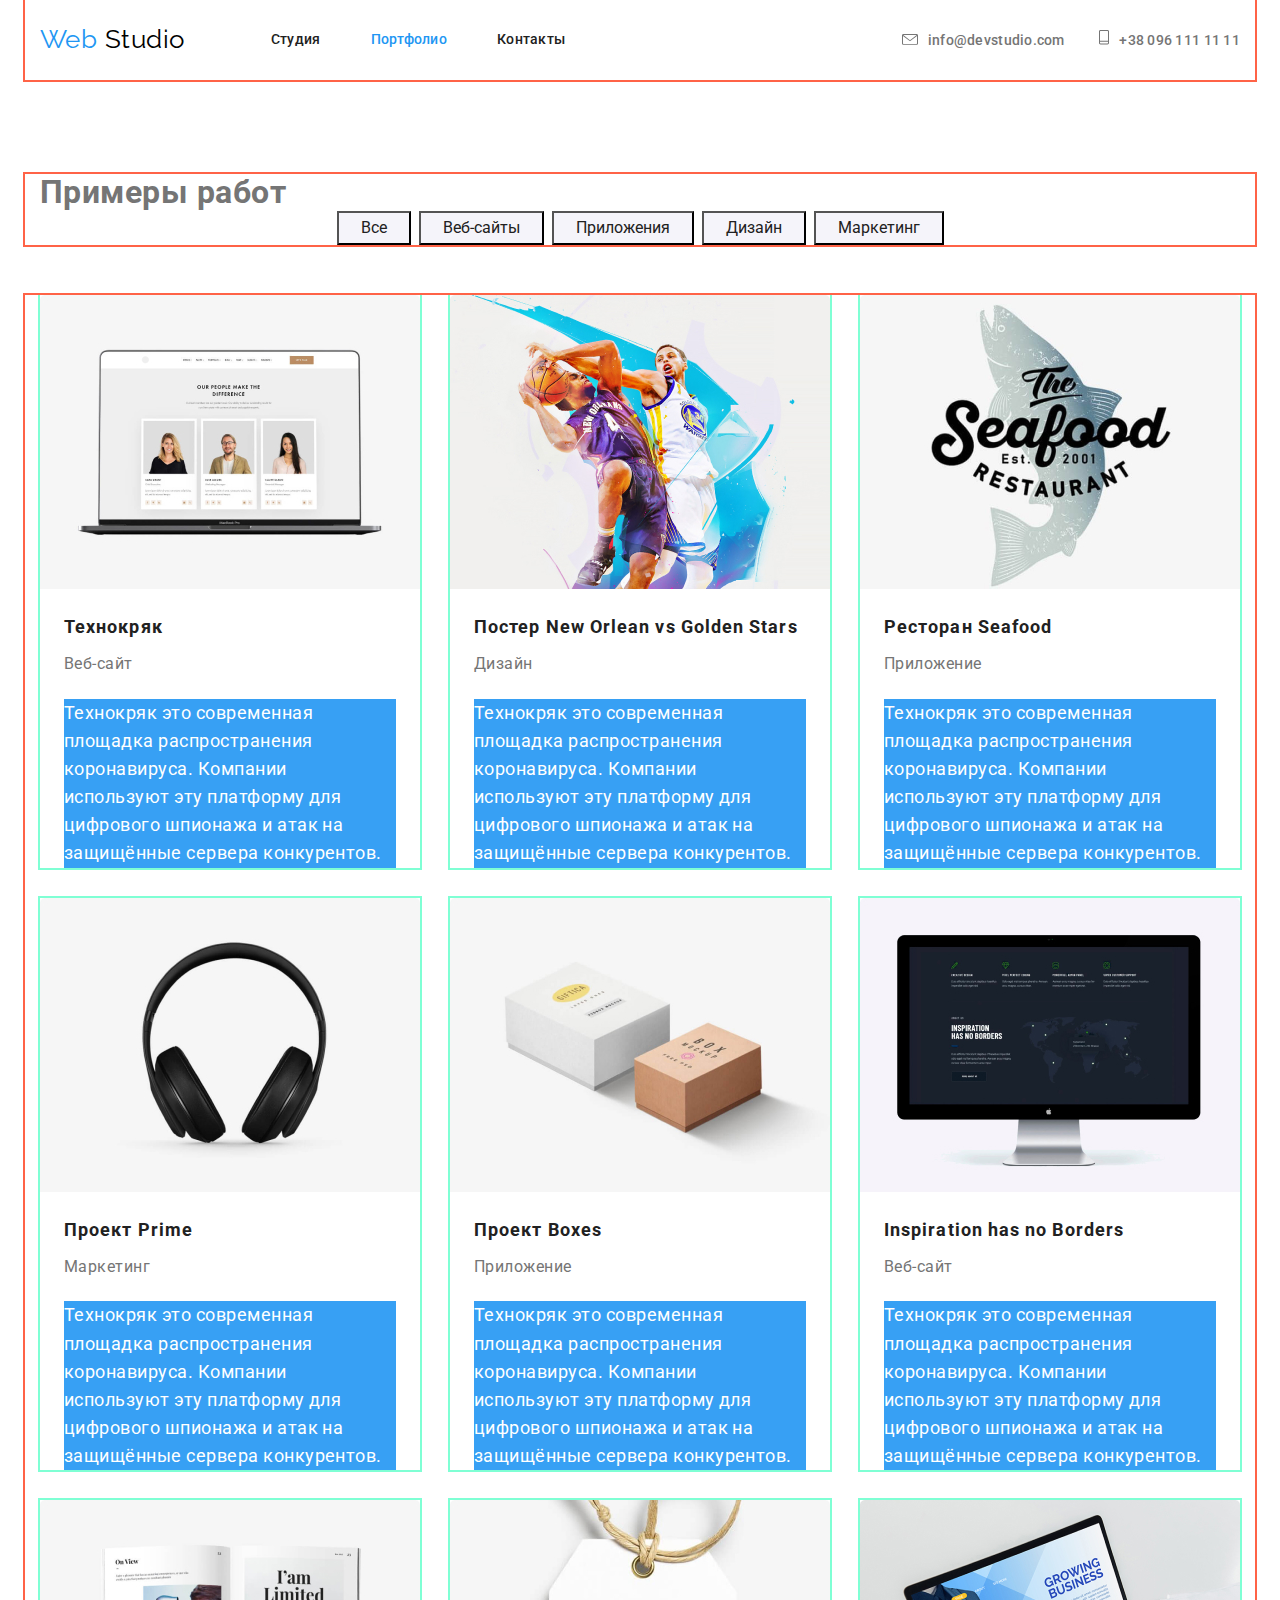
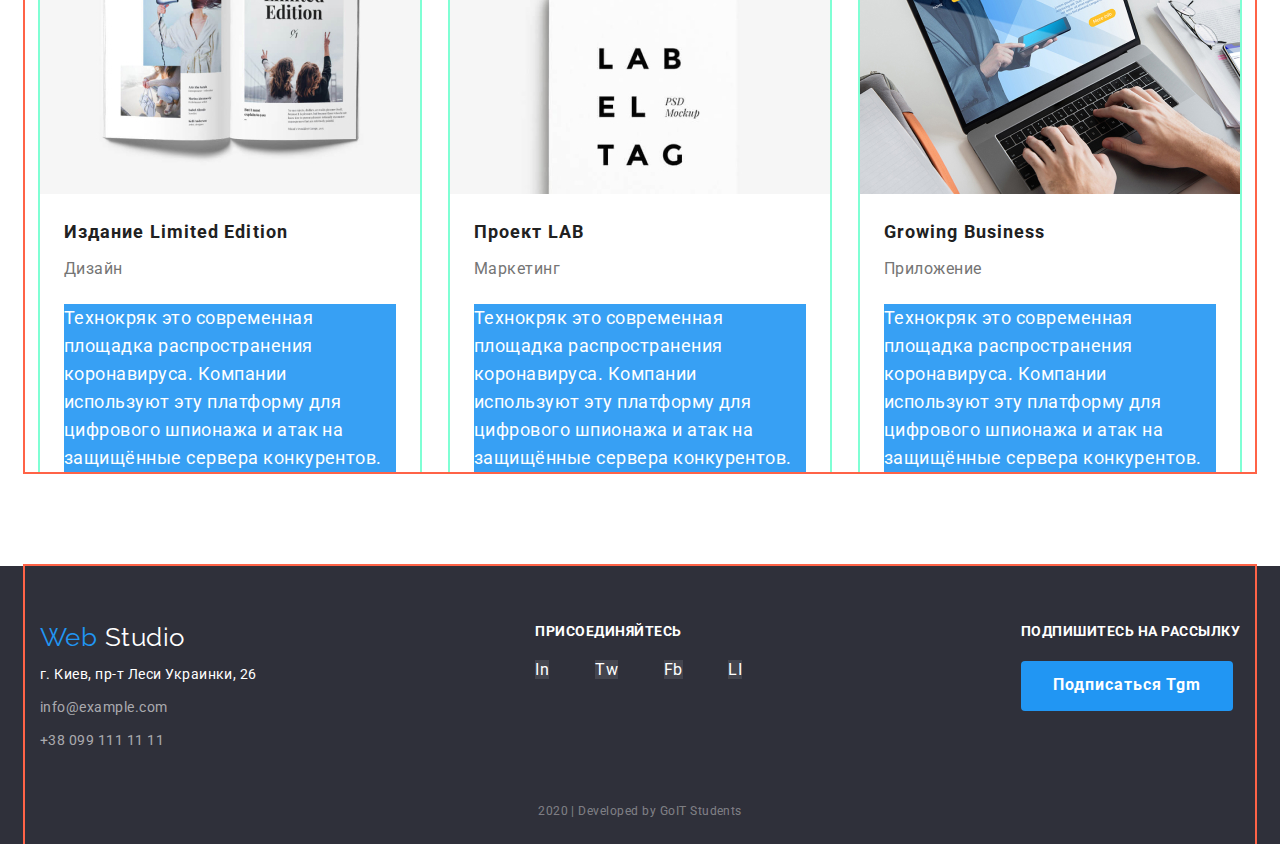
==== commit ec51edc2: "summary(required)" ====
--- a/portfolio.html
+++ b/portfolio.html
@@ -243,51 +243,52 @@
     <!--Подвал-->
     <footer class="footer">
       <div class="container">
+        <div class="footer-box">
+          <div class="info">
+            <a href="#" class="logo"
+              >Web<span class="footer-accent"> Studio</span></a
+            >
+            <address class="address">
+              г. Киев, пр-т Леси Украинки, 26
+            </address>
+            <address class="contact">
+              <a href="#" class="link">info@example.com</a>
+              <a href="#" class="link">+38 099 111 11 11</a>
+            </address>
+          </div>
+
+          <div class="join-box">
+            <b class="subscribe">присоединяйтесь</b>
+            <ul class="social list">
+              <li class="pics">
+                <a href="#" aria-label="Ссылка на Instagram" class="pic">In</a>
+              </li>
+              <li class="pics">
+                <a href="#" aria-label="Ссылка на Twitter" class="pic">Tw</a>
+              </li>
+              <li class="pics">
+                <a href="#" aria-label="Ссылка на facebook" class="pic">Fb</a>
+              </li>
+              <li class="pics">
+                <a href="#" aria-label="Ссылка на LinkedIn" class="pic">LI</a>
+              </li>
+            </ul>
+          </div>
+          <div class="subscribe-box">
+            <b class="subscribe">Подпишитесь на рассылку</b>
+            <div class="input">
+              <a href="#" class="button"
+                >Подписаться <span class="telegram">Tgm</span></a
+              >
+              <!-- <a href="#" aria-label="Ссылка на Telegram" class="telegram"
+                >Tgm</a
+              > -->
+            </div>
+          </div>
+        </div>
         <div>
-          <a href="#" class="logo"
-            >Web<span class="footer-accent"> Studio</span></a
-          >
-          <address class="address">
-            г. Киев, пр-т Леси Украинки, 26
-          </address>
-          <address class="address">
-            <a href="#" class="link">info@example.com</a>
-            <a href="#" class="link">+38 099 111 11 11</a>
-          </address>
-        </div>
-
-        <div>
-          <b class="subscribe">присоединяйтесь</b>
-          <ul class="list">
-            <li>
-              <a href="#" aria-label="Ссылка на Instagram" class="pic"
-                >Instagram</a
-              >
-            </li>
-            <li>
-              <a href="#" aria-label="Ссылка на Twitter" class="pic">Twitter</a>
-            </li>
-            <li>
-              <a href="#" aria-label="Ссылка на facebook" class="pic"
-                >Facebook</a
-              >
-            </li>
-            <li>
-              <a href="#" aria-label="Ссылка на LinkedIn" class="pic"
-                >LinkedIn</a
-              >
-            </li>
-          </ul>
-        </div>
-        <div>
-          <b class="subscribe">Подпишитесь на рассылку</b>
-          <a href="#" class="button">Подписаться</a>
-          <a href="#" aria-label="Ссылка на Telegram" class="telegram"
-            >Telegram</a
-          >
-        </div>
-
-        <p class="copyright">2020 | Developed by GoIT Students</p>
+          <p class="copyright">2020 | Developed by GoIT Students</p>
+        </div>
       </div>
     </footer>
   </body>
--- a/css/styles.css
+++ b/css/styles.css
@@ -57,6 +57,7 @@
 .nav-box {
   display: flex;
   align-items: center;
+  /* background-color: rosybrown; */
 }
 
 /* logo */
@@ -83,7 +84,7 @@
 }
 
 .site-nav .item:not(:first-child) {
-  outline: 2px solid coral;
+  /* outline: 2px solid coral; */
   margin-left: 50px;
 }
 
@@ -128,7 +129,7 @@
   color: var(--accent-color);
 }
 
-.site-address > .link:not(:last-child) {
+.site-address .link:not(:last-child) {
   margin-right: 30px;
 }
 
@@ -207,6 +208,21 @@
   /* background-color: cadetblue; */
 }
 
+/* Достоинство и преимущество нашей компании */
+.dignity {
+  display: flex;
+}
+
+.dignity .item {
+  width: 278px;
+
+  /* background-color: aquamarine; */
+}
+
+.dignity .item:not(:first-child) {
+  margin-left: 30px;
+}
+
 .dignity .text {
   margin-top: 0;
   margin-bottom: 0;
@@ -218,6 +234,8 @@
 
 .section-icon {
   display: inline-block;
+  width: 278px;
+  height: 120px;
   margin-top: 0;
   margin-bottom: 30px;
   background-color: var(--primary-grey-color);
@@ -227,6 +245,15 @@
   background-color: var(--accent-color);
 }
 
+/* Род занятий */
+.occupation {
+  display: flex;
+}
+
+.occupation .item:not(:first-child) {
+  margin-left: 30px;
+}
+
 .no-clearance {
   display: block;
 }
@@ -246,17 +273,23 @@
   text-transform: uppercase;
 }
 
-.userpic {
-  color: #afb1b8;
-  text-decoration: none;
-}
-.userpic:hover,
-.userpic:focus {
-  color: var(--accent-color);
-}
+/* Список команды */
 
 .team {
   background-color: var(--primary-grey-color);
+}
+
+.team-box {
+  display: flex;
+  /* background-color: chartreuse; */
+}
+
+.team-box .item {
+  text-align: center;
+  background-color: var(--primary-white-color);
+}
+.team-box .item:not(:first-child) {
+  margin-left: 30px;
 }
 
 .img-team {
@@ -273,13 +306,52 @@
   font-size: 16px;
   line-height: 1.18;
 }
+
 .prof {
   margin-top: 0;
-  margin-bottom: 28px;
+  margin-bottom: 16px;
 
   font-weight: 400;
   font-size: 16px;
   line-height: 1.18;
+}
+
+/* Иконки соц.сетей */
+.socials {
+  display: flex;
+  padding: 12px;
+  margin-left: 35px;
+  margin-right: 36px;
+  margin-bottom: 24px;
+  justify-content: space-around;
+
+  outline: 2px solid tomato;
+}
+
+.userpic {
+  color: #afb1b8;
+  text-decoration: none;
+}
+.userpic:hover,
+.userpic:focus {
+  color: var(--accent-color);
+}
+
+/* Список клиентов */
+.company-box {
+  display: flex;
+
+  width: 1200px;
+}
+
+.company-box .icons {
+  width: 175px;
+  height: 90px;
+  outline: 1px solid rosybrown;
+}
+
+.company-box .icons:not(:first-child) {
+  margin-left: 30px;
 }
 
 /* portofolio main */
@@ -318,15 +390,16 @@
 }
 
 .work-box .item {
-  width: 380px;
+  width: calc((100% - 60px) / 3);
+  outline: 2px solid aquamarine;
+}
+
+.work-box .item:not(:nth-child(3n)) {
   margin-right: 30px;
+}
+
+.work-box .item:not(:nth-last-child(-n + 3)) {
   margin-bottom: 30px;
-}
-.work-box .item:nth-child(3n) {
-  margin-right: 0;
-}
-.work-box .item:nth-last-child(-n + 3) {
-  margin-bottom: 0;
 }
 
 .holder {
@@ -379,17 +452,25 @@
   background-color: var(--secondary-grey-color);
 }
 
-/* .info .logo {
-  margin-bottom: 10px;
-  background-color: violet;
+.footer-box {
+  display: flex;
+  justify-content: space-between;
+  padding-top: 56px;
+  padding-bottom: 28px;
+}
+/* 
+.info .logo {
+  outline: 1px solid blue;
 } */
+
 .footer-accent {
   color: var(--primary-white-color);
 }
 
 .address {
-  /* margin-top: 0;
-  margin-bottom: 0; */
+  display: block;
+  margin-top: 10px;
+
   color: var(--primary-white-color);
   font-style: normal;
   font-weight: 400;
@@ -397,9 +478,44 @@
   line-height: 1.71;
   /* background-color: violet; */
 }
-.address .link {
+.contact .link {
+  display: block;
+  padding-top: 9px;
+
   color: rgba(255, 255, 255, 0.6);
-  text-decoration: none;
+  font-style: normal;
+  font-weight: 400;
+  font-size: 14px;
+  line-height: 1.71;
+  text-decoration: none;
+}
+
+.join-box {
+  /* outline: 1px solid blue; */
+  width: 207px;
+}
+
+.social {
+  display: flex;
+  justify-content: space-between;
+}
+/* 
+.social .pics {
+  background-color: burlywood;
+} */
+
+.subscribe {
+  display: inline-block;
+  margin-bottom: 21px;
+  color: var(--primary-white-color);
+  font-weight: 700;
+  font-size: 14px;
+  line-height: 1.14;
+  text-transform: uppercase;
+}
+
+.subscribe-box .input {
+  display: flex;
 }
 
 .pic {
@@ -414,16 +530,10 @@
   background-color: var(--accent-color);
 }
 
-.subscribe {
-  color: var(--primary-white-color);
-  font-weight: 700;
-  font-size: 14px;
-  line-height: 1.14;
-  text-transform: uppercase;
-}
 .copyright {
   margin-top: 0;
   margin-bottom: 0;
+  padding-top: 18px;
   padding-bottom: 21px;
 
   color: rgba(255, 255, 255, 0.4);
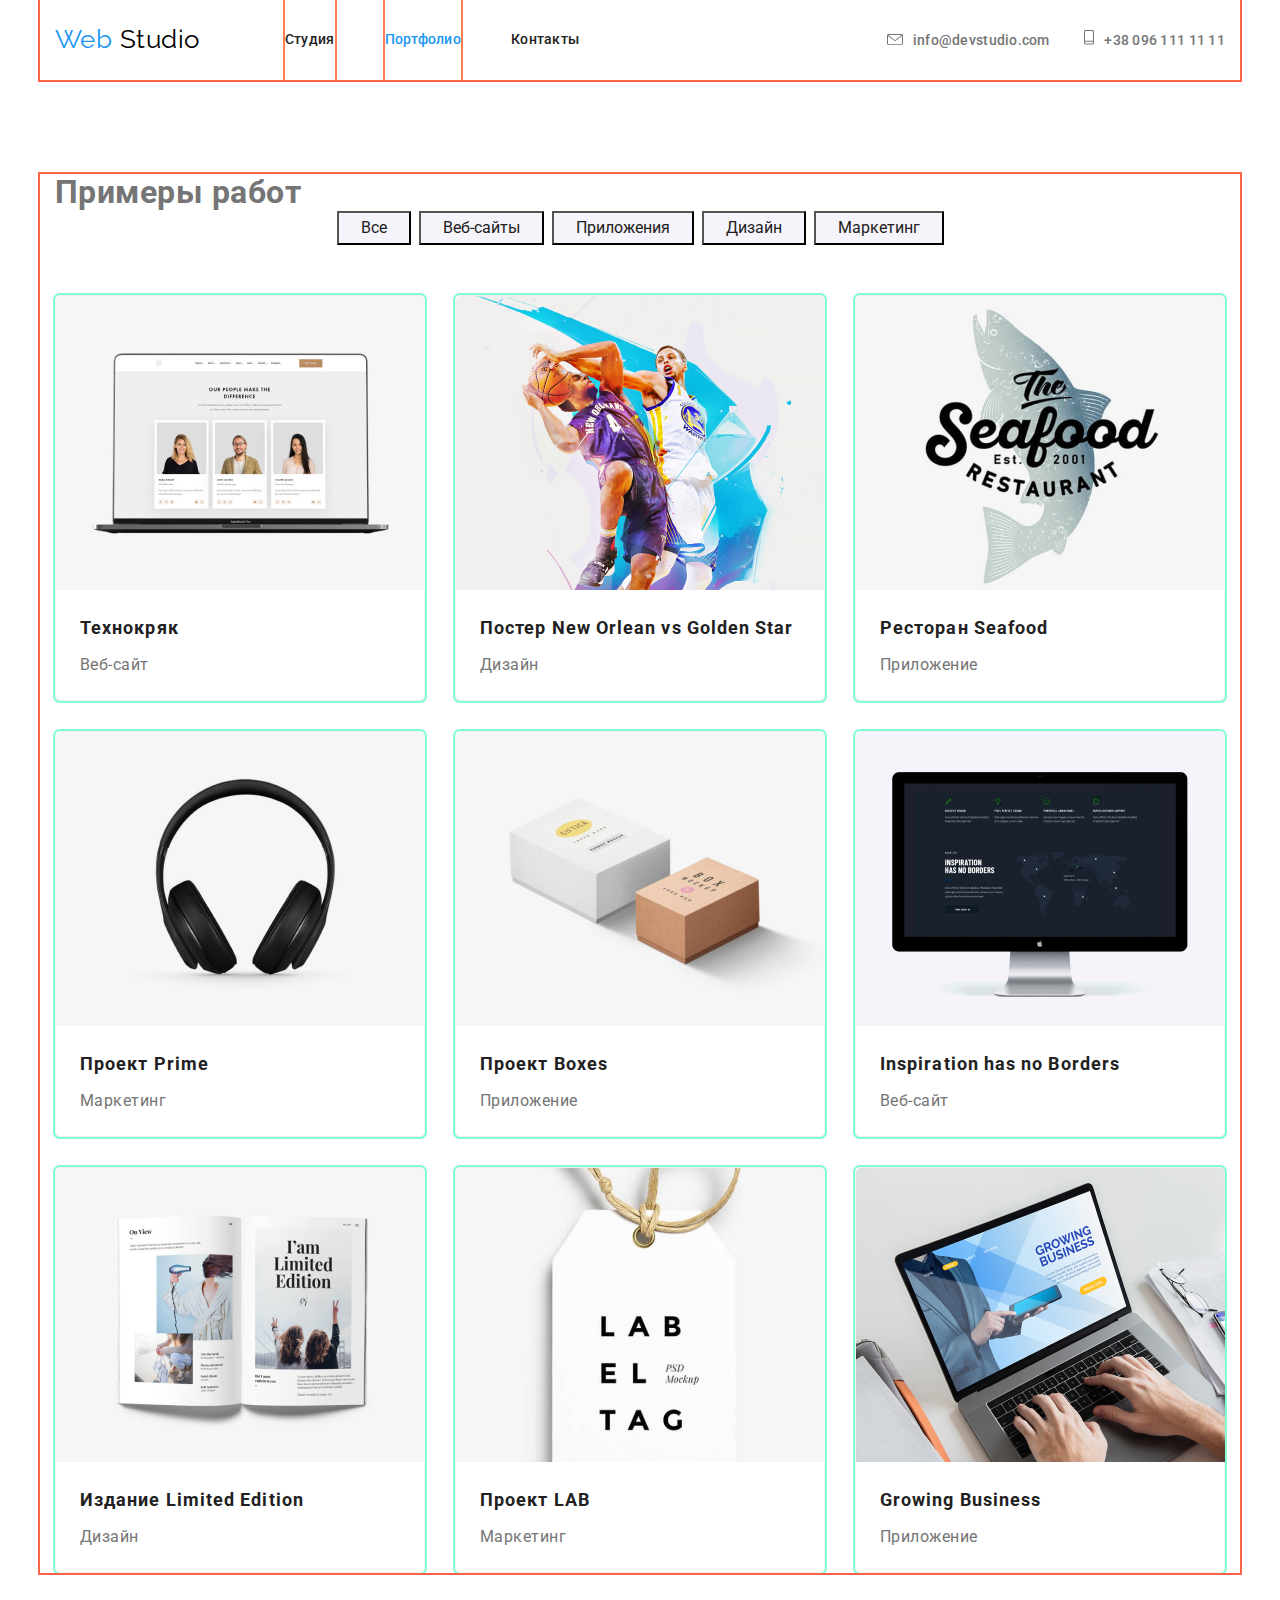
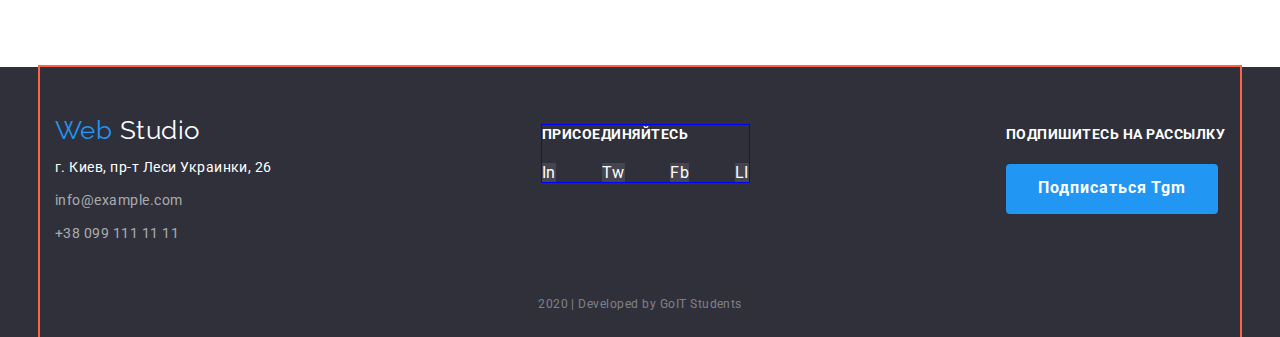
==== commit 7bac948d: "Update portfolio.html" ====
--- a/portfolio.html
+++ b/portfolio.html
@@ -50,7 +50,7 @@
     </header>
 
     <main>
-      <section class="section-breadcrumbs">
+      <section class="section">
         <div class="container">
           <h1 class="title-breadcrumbs">Примеры работ</h1>
           <ul class="breadcrumbs list">
@@ -70,25 +70,23 @@
               <button type="button" class="button-list">Маркетинг</button>
             </li>
           </ul>
-        </div>
-        <div class="container">
           <ul class="work-box list">
             <li class="item">
               <a href="#" class="holder">
                 <img
                   class="holder-img no-clearance"
                   src="./images/tehno.jpg"
-                  width="380"
+                  width="370"
                   height="294"
                   alt="Изображение ноутбука"
                 />
                 <h2 class="desc-title">Технокряк</h2>
                 <p class="desc-subtitle">Веб-сайт</p>
-                <p class="desc-text">
-                  Технокряк это современная площадка распространения
-                  коронавируса. Компании используют эту платформу для цифрового
-                  шпионажа и атак на защищённые сервера конкурентов.
-                </p>
+                <!-- <p class="desc-text">
+                  Технокряк это современная площадка распространения
+                  коронавируса. Компании используют эту платформу для цифрового
+                  шпионажа и атак на защищённые сервера конкурентов.
+                </p> -->
               </a>
             </li>
             <li class="item">
@@ -96,35 +94,35 @@
                 <img
                   class="holder-img no-clearance"
                   src="./images/poster.jpg"
-                  width="380"
+                  width="370"
                   height="294"
                   alt="Изображение постера New Orlean vs Golden Stars"
                 />
-                <h2 class="desc-title">Постер New Orlean vs Golden Stars</h2>
+                <h2 class="desc-title">Постер New Orlean vs Golden Star</h2>
                 <p class="desc-subtitle">Дизайн</p>
-                <p class="desc-text">
-                  Технокряк это современная площадка распространения
-                  коронавируса. Компании используют эту платформу для цифрового
-                  шпионажа и атак на защищённые сервера конкурентов.
-                </p>
-              </a>
-            </li>
-            <li class="item">
-              <a href="#" class="holder">
-                <img
-                  class="holder-img no-clearance"
-                  src="./images/restorent.jpg"
-                  width="380"
+                <!-- <p class="desc-text">
+                  Технокряк это современная площадка распространения
+                  коронавируса. Компании используют эту платформу для цифрового
+                  шпионажа и атак на защищённые сервера конкурентов.
+                </p> -->
+              </a>
+            </li>
+            <li class="item">
+              <a href="#" class="holder">
+                <img
+                  class="holder-img no-clearance"
+                  src="./images/restaurant.jpg"
+                  width="370"
                   height="294"
                   alt="Изображение постера ресторана Seafood"
                 />
                 <h2 class="desc-title">Ресторан Seafood</h2>
                 <p class="desc-subtitle">Приложение</p>
-                <p class="desc-text">
-                  Технокряк это современная площадка распространения
-                  коронавируса. Компании используют эту платформу для цифрового
-                  шпионажа и атак на защищённые сервера конкурентов.
-                </p>
+                <!-- <p class="desc-text">
+                  Технокряк это современная площадка распространения
+                  коронавируса. Компании используют эту платформу для цифрового
+                  шпионажа и атак на защищённые сервера конкурентов.
+                </p> -->
               </a>
             </li>
             <li class="item">
@@ -132,17 +130,17 @@
                 <img
                   class="holder-img no-clearance"
                   src="./images/prime.jpg"
-                  width="380"
+                  width="370"
                   height="294"
                   alt="Изображение наушников"
                 />
                 <h2 class="desc-title">Проект Prime</h2>
                 <p class="desc-subtitle">Маркетинг</p>
-                <p class="desc-text">
-                  Технокряк это современная площадка распространения
-                  коронавируса. Компании используют эту платформу для цифрового
-                  шпионажа и атак на защищённые сервера конкурентов.
-                </p>
+                <!-- <p class="desc-text">
+                  Технокряк это современная площадка распространения
+                  коронавируса. Компании используют эту платформу для цифрового
+                  шпионажа и атак на защищённые сервера конкурентов.
+                </p> -->
               </a>
             </li>
             <li class="item">
@@ -150,17 +148,17 @@
                 <img
                   class="holder-img no-clearance"
                   src="./images/boxes.jpg"
-                  width="380"
+                  width="370"
                   height="294"
                   alt="Изображение двух коробок"
                 />
                 <h2 class="desc-title">Проект Boxes</h2>
                 <p class="desc-subtitle">Приложение</p>
-                <p class="desc-text">
-                  Технокряк это современная площадка распространения
-                  коронавируса. Компании используют эту платформу для цифрового
-                  шпионажа и атак на защищённые сервера конкурентов.
-                </p>
+                <!-- <p class="desc-text">
+                  Технокряк это современная площадка распространения
+                  коронавируса. Компании используют эту платформу для цифрового
+                  шпионажа и атак на защищённые сервера конкурентов.
+                </p> -->
               </a>
             </li>
             <li class="item">
@@ -168,17 +166,17 @@
                 <img
                   class="holder-img no-clearance"
                   src="./images/inspiration.jpg"
-                  width="380"
+                  width="370"
                   height="294"
                   alt="Изображение монитора персонального компьютера"
                 />
                 <h2 class="desc-title">Inspiration has no Borders</h2>
                 <p class="desc-subtitle">Веб-сайт</p>
-                <p class="desc-text">
-                  Технокряк это современная площадка распространения
-                  коронавируса. Компании используют эту платформу для цифрового
-                  шпионажа и атак на защищённые сервера конкурентов.
-                </p>
+                <!-- <p class="desc-text">
+                  Технокряк это современная площадка распространения
+                  коронавируса. Компании используют эту платформу для цифрового
+                  шпионажа и атак на защищённые сервера конкурентов.
+                </p> -->
               </a>
             </li>
             <li class="item">
@@ -186,17 +184,17 @@
                 <img
                   class="holder-img no-clearance"
                   src="./images/limited.jpg"
-                  width="380"
+                  width="370"
                   height="294"
                   alt="Изображение страниц журнала"
                 />
                 <h2 class="desc-title">Издание Limited Edition</h2>
                 <p class="desc-subtitle">Дизайн</p>
-                <p class="desc-text">
-                  Технокряк это современная площадка распространения
-                  коронавируса. Компании используют эту платформу для цифрового
-                  шпионажа и атак на защищённые сервера конкурентов.
-                </p>
+                <!-- <p class="desc-text">
+                  Технокряк это современная площадка распространения
+                  коронавируса. Компании используют эту платформу для цифрового
+                  шпионажа и атак на защищённые сервера конкурентов.
+                </p> -->
               </a>
             </li>
             <li class="item">
@@ -204,17 +202,17 @@
                 <img
                   class="holder-img no-clearance"
                   src="./images/lab.jpg"
-                  width="380"
+                  width="370"
                   height="294"
                   alt="Изображение этикетки LAB"
                 />
                 <h2 class="desc-title">Проект LAB</h2>
                 <p class="desc-subtitle">Маркетинг</p>
-                <p class="desc-text">
-                  Технокряк это современная площадка распространения
-                  коронавируса. Компании используют эту платформу для цифрового
-                  шпионажа и атак на защищённые сервера конкурентов.
-                </p>
+                <!-- <p class="desc-text">
+                  Технокряк это современная площадка распространения
+                  коронавируса. Компании используют эту платформу для цифрового
+                  шпионажа и атак на защищённые сервера конкурентов.
+                </p> -->
               </a>
             </li>
             <li class="item">
@@ -222,17 +220,17 @@
                 <img
                   class="holder-img no-clearance"
                   src="./images/business.jpg"
-                  width="380"
+                  width="370"
                   height="294"
                   alt="Изображение ноутбука"
                 />
                 <h2 class="desc-title">Growing Business</h2>
                 <p class="desc-subtitle">Приложение</p>
-                <p class="desc-text">
-                  Технокряк это современная площадка распространения
-                  коронавируса. Компании используют эту платформу для цифрового
-                  шпионажа и атак на защищённые сервера конкурентов.
-                </p>
+                <!-- <p class="desc-text">
+                  Технокряк это современная площадка распространения
+                  коронавируса. Компании используют эту платформу для цифрового
+                  шпионажа и атак на защищённые сервера конкурентов.
+                </p> -->
               </a>
             </li>
           </ul>
@@ -280,9 +278,6 @@
               <a href="#" class="button"
                 >Подписаться <span class="telegram">Tgm</span></a
               >
-              <!-- <a href="#" aria-label="Ссылка на Telegram" class="telegram"
-                >Tgm</a
-              > -->
             </div>
           </div>
         </div>
--- a/css/styles.css
+++ b/css/styles.css
@@ -45,7 +45,7 @@
 .container {
   margin-left: auto;
   margin-right: auto;
-  width: 1230px;
+  width: 1200px;
   padding-left: 15px;
   padding-right: 15px;
   outline: 2px solid tomato;
@@ -62,6 +62,7 @@
 
 /* logo */
 .logo {
+  margin-right: 85px;
   color: var(--accent-color);
   font-family: Raleway, sans-serif;
   font-size: 26px;
@@ -80,12 +81,11 @@
 /* nav */
 .site-nav {
   display: flex;
-  margin-left: 86px;
-}
-
-.site-nav .item:not(:first-child) {
-  /* outline: 2px solid coral; */
-  margin-left: 50px;
+}
+
+.site-nav .item:not(:last-child) {
+  margin-right: 50px;
+  outline: 2px solid coral;
 }
 
 .site-nav .link {
@@ -115,6 +115,9 @@
 }
 
 .site-address .link {
+  padding-top: 32px;
+  padding-bottom: 32px;
+
   color: var(--primary-text-color);
   font-style: normal;
   font-weight: 500;
@@ -175,12 +178,6 @@
 
 /* section */
 .section {
-  padding-bottom: 94px;
-}
-
-.company.section,
-.team.section,
-.section-breadcrumbs {
   padding-top: 94px;
   padding-bottom: 94px;
 }
@@ -214,13 +211,13 @@
 }
 
 .dignity .item {
-  width: 278px;
-
-  /* background-color: aquamarine; */
-}
-
-.dignity .item:not(:first-child) {
-  margin-left: 30px;
+  width: calc((100% -90px) / 4);
+
+  background-color: aquamarine;
+}
+
+.dignity .item:not(:last-child) {
+  margin-right: 30px;
 }
 
 .dignity .text {
@@ -234,10 +231,9 @@
 
 .section-icon {
   display: inline-block;
-  width: 278px;
-  height: 120px;
   margin-top: 0;
   margin-bottom: 30px;
+
   background-color: var(--primary-grey-color);
 }
 .section-icon:hover,
@@ -248,10 +244,12 @@
 /* Род занятий */
 .occupation {
   display: flex;
-}
-
-.occupation .item:not(:first-child) {
-  margin-left: 30px;
+  text-align: center;
+  background-color: violet;
+}
+
+.occupation .item:not(:last-child) {
+  margin-right: 30px;
 }
 
 .no-clearance {
@@ -341,7 +339,7 @@
 .company-box {
   display: flex;
 
-  width: 1200px;
+  /* width: 1200px; */
 }
 
 .company-box .icons {
@@ -366,8 +364,9 @@
   margin-bottom: 50px;
 }
 
-.breadcrumbs .btn:not(:first-child) {
-  margin-left: 8px;
+.breadcrumbs .btn:not(:last-child) {
+  margin-right: 8px;
+  /* outline: 1px solid turquoise; */
 }
 
 .button-list {
@@ -391,6 +390,9 @@
 
 .work-box .item {
   width: calc((100% - 60px) / 3);
+  border: 1px solid #eeeeee;
+  border-radius: 5px;
+
   outline: 2px solid aquamarine;
 }
 
@@ -433,7 +435,7 @@
   line-height: 1.87;
   text-decoration: none;
 }
-.desc-text {
+/* .desc-text {
   margin-top: 0;
   margin-bottom: 0;
   margin-right: 24px;
@@ -445,7 +447,7 @@
   font-size: 18px;
   line-height: 1.56;
   text-decoration: none;
-}
+} */
 
 /* footer */
 .footer {
@@ -455,7 +457,8 @@
 .footer-box {
   display: flex;
   justify-content: space-between;
-  padding-top: 56px;
+  align-items: baseline;
+  padding-top: 48px;
   padding-bottom: 28px;
 }
 /* 
@@ -491,7 +494,7 @@
 }
 
 .join-box {
-  /* outline: 1px solid blue; */
+  outline: 1px solid blue;
   width: 207px;
 }
 
@@ -544,6 +547,6 @@
 }
 
 /* footer portfolio */
-.telegram {
-  color: var(--primary-white-color);
-}
+/* .telegram {
+  color: var(--primary-white-color);
+} */
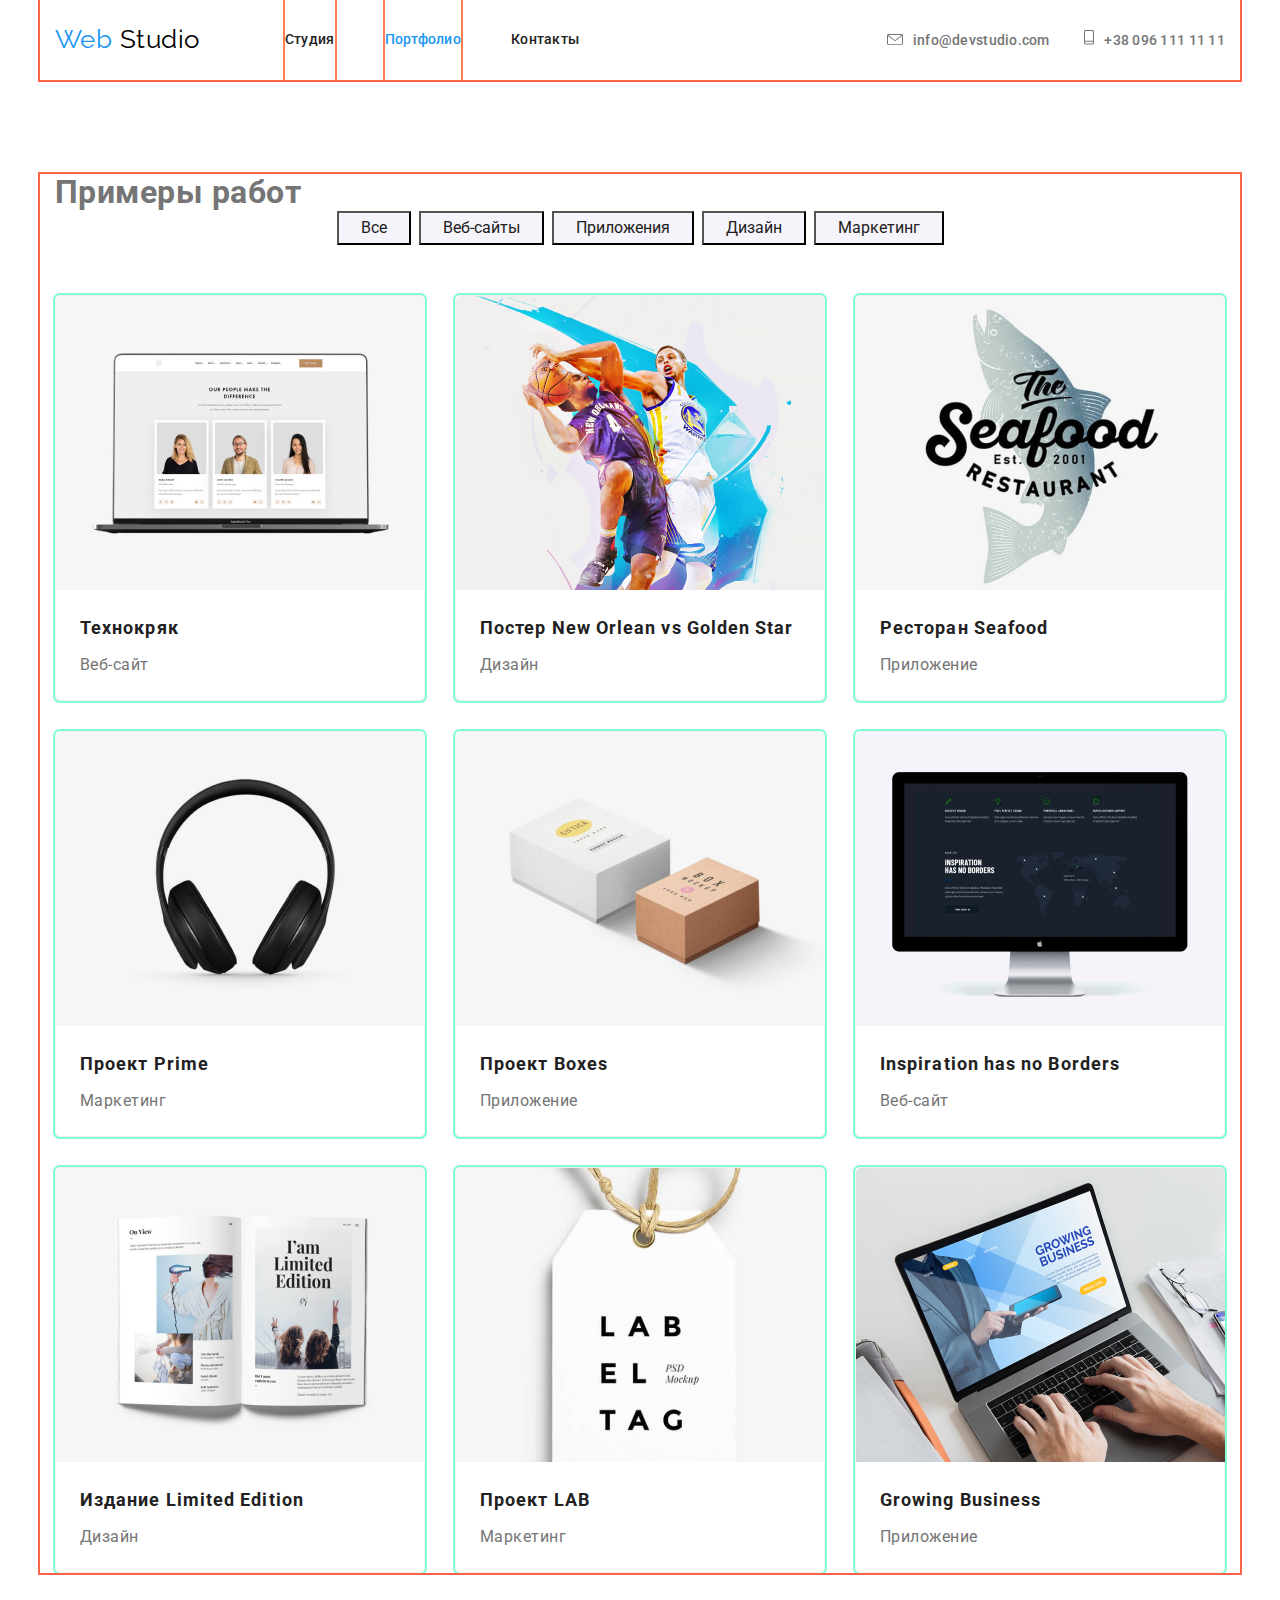
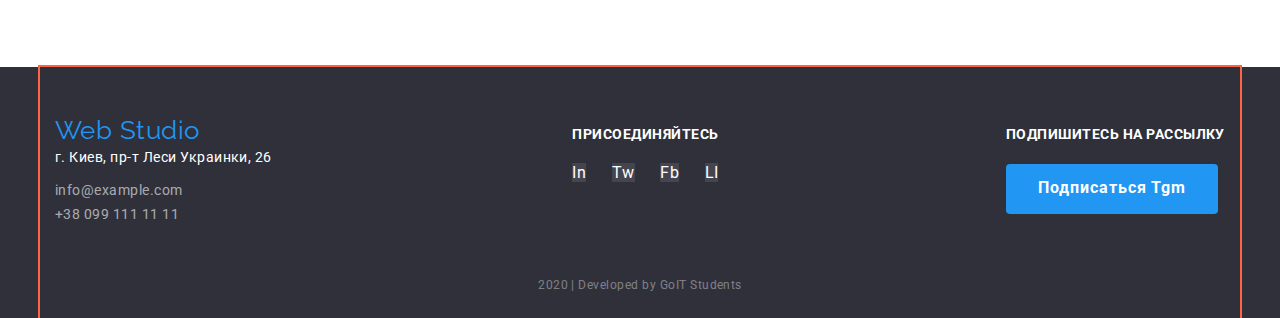
==== commit cad315c4: "Update styles.css" ====
--- a/portfolio.html
+++ b/portfolio.html
@@ -281,9 +281,7 @@
             </div>
           </div>
         </div>
-        <div>
-          <p class="copyright">2020 | Developed by GoIT Students</p>
-        </div>
+        <p class="copyright">2020 | Developed by GoIT Students</p>
       </div>
     </footer>
   </body>
--- a/css/styles.css
+++ b/css/styles.css
@@ -283,11 +283,12 @@
 }
 
 .team-box .item {
+  width: calc((100% -90px) / 4);
   text-align: center;
   background-color: var(--primary-white-color);
 }
-.team-box .item:not(:first-child) {
-  margin-left: 30px;
+.team-box .item:not(:last-child) {
+  margin-right: 30px;
 }
 
 .img-team {
@@ -317,11 +318,11 @@
 /* Иконки соц.сетей */
 .socials {
   display: flex;
-  padding: 12px;
+  /* padding: 12px;
   margin-left: 35px;
-  margin-right: 36px;
+  margin-right: 36px; */
   margin-bottom: 24px;
-  justify-content: space-around;
+  justify-content: space-evenly;
 
   outline: 2px solid tomato;
 }
@@ -338,12 +339,11 @@
 /* Список клиентов */
 .company-box {
   display: flex;
-
-  /* width: 1200px; */
 }
 
 .company-box .icons {
-  width: 175px;
+  /* width: 175px; */
+  width: calc((100% - (30px * 5)) / 6);
   height: 90px;
   outline: 1px solid rosybrown;
 }
@@ -461,18 +461,21 @@
   padding-top: 48px;
   padding-bottom: 28px;
 }
-/* 
-.info .logo {
+
+.info-box > .logo {
+  display: block;
+  margin-right: 0;
+  margin-bottom: 10px;
+
   outline: 1px solid blue;
-} */
-
-.footer-accent {
+}
+
+.info-box .accent {
   color: var(--primary-white-color);
 }
 
 .address {
-  display: block;
-  margin-top: 10px;
+  margin-bottom: 9px;
 
   color: var(--primary-white-color);
   font-style: normal;
@@ -481,9 +484,13 @@
   line-height: 1.71;
   /* background-color: violet; */
 }
+
+.contact .mail {
+  margin-bottom: 9px;
+}
+
 .contact .link {
   display: block;
-  padding-top: 9px;
 
   color: rgba(255, 255, 255, 0.6);
   font-style: normal;
@@ -493,10 +500,10 @@
   text-decoration: none;
 }
 
-.join-box {
+/* .join-box {
   outline: 1px solid blue;
   width: 207px;
-}
+} */
 
 .social {
   display: flex;
@@ -508,7 +515,7 @@
 } */
 
 .subscribe {
-  display: inline-block;
+  display: block;
   margin-bottom: 21px;
   color: var(--primary-white-color);
   font-weight: 700;
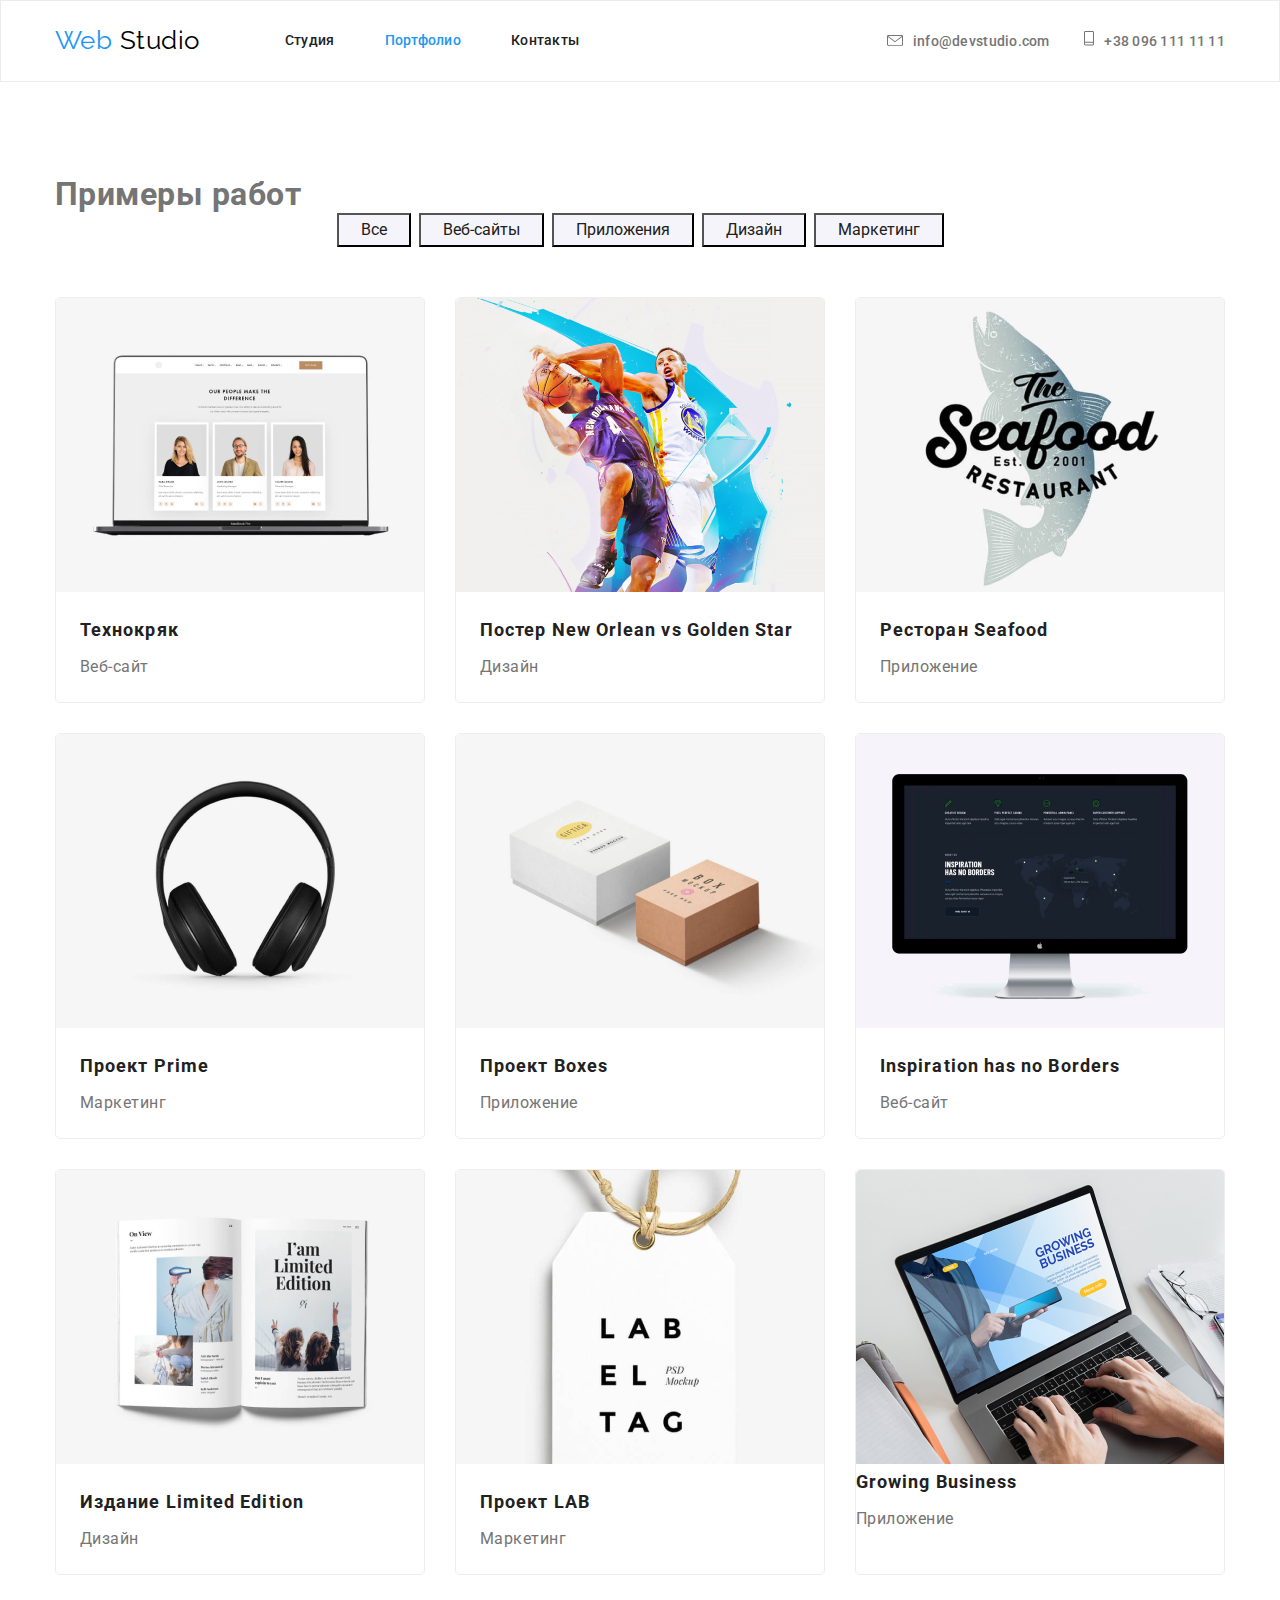
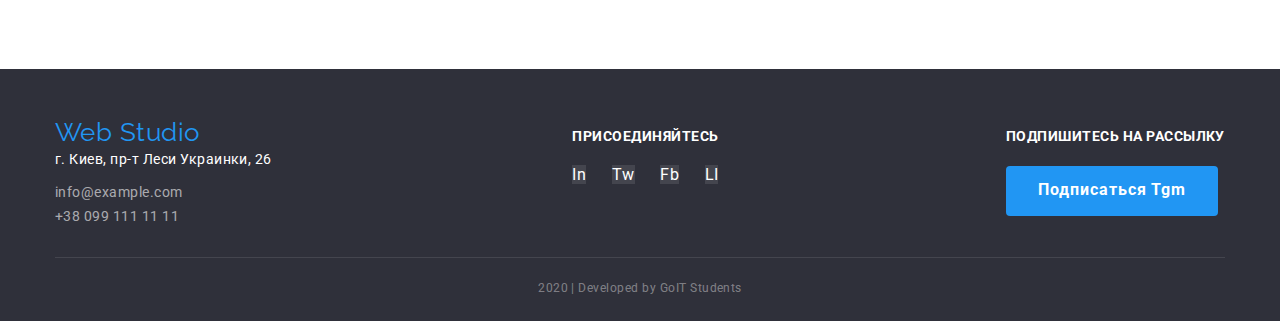
==== commit 5279f0ac: "Summary" ====
--- a/portfolio.html
+++ b/portfolio.html
@@ -16,7 +16,7 @@
   </head>
   <body>
     <!--Шапка сайта-->
-    <header>
+    <header class="header">
       <div class="container main-box">
         <nav class="nav-box">
           <a href="#" class="logo"
@@ -74,145 +74,161 @@
             <li class="item">
               <a href="#" class="holder">
                 <img
-                  class="holder-img no-clearance"
+                  class="no-clearance"
                   src="./images/tehno.jpg"
                   width="370"
                   height="294"
                   alt="Изображение ноутбука"
                 />
-                <h2 class="desc-title">Технокряк</h2>
-                <p class="desc-subtitle">Веб-сайт</p>
-                <!-- <p class="desc-text">
-                  Технокряк это современная площадка распространения
-                  коронавируса. Компании используют эту платформу для цифрового
-                  шпионажа и атак на защищённые сервера конкурентов.
-                </p> -->
-              </a>
-            </li>
-            <li class="item">
-              <a href="#" class="holder">
-                <img
-                  class="holder-img no-clearance"
+                <div class="holder-desc">
+                  <h2 class="desc-title">Технокряк</h2>
+                  <p class="desc-subtitle">Веб-сайт</p>
+                  <!-- <p class="desc-text">
+                  Технокряк это современная площадка распространения
+                  коронавируса. Компании используют эту платформу для цифрового
+                  шпионажа и атак на защищённые сервера конкурентов.
+                </p> -->
+                </div>
+              </a>
+            </li>
+            <li class="item">
+              <a href="#" class="holder">
+                <img
+                  class="no-clearance"
                   src="./images/poster.jpg"
                   width="370"
                   height="294"
                   alt="Изображение постера New Orlean vs Golden Stars"
                 />
-                <h2 class="desc-title">Постер New Orlean vs Golden Star</h2>
-                <p class="desc-subtitle">Дизайн</p>
-                <!-- <p class="desc-text">
-                  Технокряк это современная площадка распространения
-                  коронавируса. Компании используют эту платформу для цифрового
-                  шпионажа и атак на защищённые сервера конкурентов.
-                </p> -->
-              </a>
-            </li>
-            <li class="item">
-              <a href="#" class="holder">
-                <img
-                  class="holder-img no-clearance"
+                <div class="holder-desc">
+                  <h2 class="desc-title">Постер New Orlean vs Golden Star</h2>
+                  <p class="desc-subtitle">Дизайн</p>
+                  <!-- <p class="desc-text">
+                  Технокряк это современная площадка распространения
+                  коронавируса. Компании используют эту платформу для цифрового
+                  шпионажа и атак на защищённые сервера конкурентов.
+                </p> -->
+                </div>
+              </a>
+            </li>
+            <li class="item">
+              <a href="#" class="holder">
+                <img
+                  class="no-clearance"
                   src="./images/restaurant.jpg"
                   width="370"
                   height="294"
                   alt="Изображение постера ресторана Seafood"
                 />
-                <h2 class="desc-title">Ресторан Seafood</h2>
-                <p class="desc-subtitle">Приложение</p>
-                <!-- <p class="desc-text">
-                  Технокряк это современная площадка распространения
-                  коронавируса. Компании используют эту платформу для цифрового
-                  шпионажа и атак на защищённые сервера конкурентов.
-                </p> -->
-              </a>
-            </li>
-            <li class="item">
-              <a href="#" class="holder">
-                <img
-                  class="holder-img no-clearance"
+                <div class="holder-desc">
+                  <h2 class="desc-title">Ресторан Seafood</h2>
+                  <p class="desc-subtitle">Приложение</p>
+                  <!-- <p class="desc-text">
+                  Технокряк это современная площадка распространения
+                  коронавируса. Компании используют эту платформу для цифрового
+                  шпионажа и атак на защищённые сервера конкурентов.
+                </p> -->
+                </div>
+              </a>
+            </li>
+            <li class="item">
+              <a href="#" class="holder">
+                <img
+                  class="no-clearance"
                   src="./images/prime.jpg"
                   width="370"
                   height="294"
                   alt="Изображение наушников"
                 />
-                <h2 class="desc-title">Проект Prime</h2>
-                <p class="desc-subtitle">Маркетинг</p>
-                <!-- <p class="desc-text">
-                  Технокряк это современная площадка распространения
-                  коронавируса. Компании используют эту платформу для цифрового
-                  шпионажа и атак на защищённые сервера конкурентов.
-                </p> -->
-              </a>
-            </li>
-            <li class="item">
-              <a href="#" class="holder">
-                <img
-                  class="holder-img no-clearance"
+                <div class="holder-desc">
+                  <h2 class="desc-title">Проект Prime</h2>
+                  <p class="desc-subtitle">Маркетинг</p>
+                  <!-- <p class="desc-text">
+                  Технокряк это современная площадка распространения
+                  коронавируса. Компании используют эту платформу для цифрового
+                  шпионажа и атак на защищённые сервера конкурентов.
+                </p> -->
+                </div>
+              </a>
+            </li>
+            <li class="item">
+              <a href="#" class="holder">
+                <img
+                  class="no-clearance"
                   src="./images/boxes.jpg"
                   width="370"
                   height="294"
                   alt="Изображение двух коробок"
                 />
-                <h2 class="desc-title">Проект Boxes</h2>
-                <p class="desc-subtitle">Приложение</p>
-                <!-- <p class="desc-text">
-                  Технокряк это современная площадка распространения
-                  коронавируса. Компании используют эту платформу для цифрового
-                  шпионажа и атак на защищённые сервера конкурентов.
-                </p> -->
-              </a>
-            </li>
-            <li class="item">
-              <a href="#" class="holder">
-                <img
-                  class="holder-img no-clearance"
+                <div class="holder-desc">
+                  <h2 class="desc-title">Проект Boxes</h2>
+                  <p class="desc-subtitle">Приложение</p>
+                  <!-- <p class="desc-text">
+                  Технокряк это современная площадка распространения
+                  коронавируса. Компании используют эту платформу для цифрового
+                  шпионажа и атак на защищённые сервера конкурентов.
+                </p> -->
+                </div>
+              </a>
+            </li>
+            <li class="item">
+              <a href="#" class="holder">
+                <img
+                  class="no-clearance"
                   src="./images/inspiration.jpg"
                   width="370"
                   height="294"
                   alt="Изображение монитора персонального компьютера"
                 />
-                <h2 class="desc-title">Inspiration has no Borders</h2>
-                <p class="desc-subtitle">Веб-сайт</p>
-                <!-- <p class="desc-text">
-                  Технокряк это современная площадка распространения
-                  коронавируса. Компании используют эту платформу для цифрового
-                  шпионажа и атак на защищённые сервера конкурентов.
-                </p> -->
-              </a>
-            </li>
-            <li class="item">
-              <a href="#" class="holder">
-                <img
-                  class="holder-img no-clearance"
+                <div class="holder-desc">
+                  <h2 class="desc-title">Inspiration has no Borders</h2>
+                  <p class="desc-subtitle">Веб-сайт</p>
+                  <!-- <p class="desc-text">
+                  Технокряк это современная площадка распространения
+                  коронавируса. Компании используют эту платформу для цифрового
+                  шпионажа и атак на защищённые сервера конкурентов.
+                </p> -->
+                </div>
+              </a>
+            </li>
+            <li class="item">
+              <a href="#" class="holder">
+                <img
+                  class="no-clearance"
                   src="./images/limited.jpg"
                   width="370"
                   height="294"
                   alt="Изображение страниц журнала"
                 />
-                <h2 class="desc-title">Издание Limited Edition</h2>
-                <p class="desc-subtitle">Дизайн</p>
-                <!-- <p class="desc-text">
-                  Технокряк это современная площадка распространения
-                  коронавируса. Компании используют эту платформу для цифрового
-                  шпионажа и атак на защищённые сервера конкурентов.
-                </p> -->
-              </a>
-            </li>
-            <li class="item">
-              <a href="#" class="holder">
-                <img
-                  class="holder-img no-clearance"
+                <div class="holder-desc">
+                  <h2 class="desc-title">Издание Limited Edition</h2>
+                  <p class="desc-subtitle">Дизайн</p>
+                  <!-- <p class="desc-text">
+                  Технокряк это современная площадка распространения
+                  коронавируса. Компании используют эту платформу для цифрового
+                  шпионажа и атак на защищённые сервера конкурентов.
+                </p> -->
+                </div>
+              </a>
+            </li>
+            <li class="item">
+              <a href="#" class="holder">
+                <img
+                  class="no-clearance"
                   src="./images/lab.jpg"
                   width="370"
                   height="294"
                   alt="Изображение этикетки LAB"
                 />
-                <h2 class="desc-title">Проект LAB</h2>
-                <p class="desc-subtitle">Маркетинг</p>
-                <!-- <p class="desc-text">
-                  Технокряк это современная площадка распространения
-                  коронавируса. Компании используют эту платформу для цифрового
-                  шпионажа и атак на защищённые сервера конкурентов.
-                </p> -->
+                <div class="holder-desc">
+                  <h2 class="desc-title">Проект LAB</h2>
+                  <p class="desc-subtitle">Маркетинг</p>
+                  <!-- <p class="desc-text">
+                  Технокряк это современная площадка распространения
+                  коронавируса. Компании используют эту платформу для цифрового
+                  шпионажа и атак на защищённые сервера конкурентов.
+                </p> -->
+                </div>
               </a>
             </li>
             <li class="item">
--- a/css/styles.css
+++ b/css/styles.css
@@ -48,10 +48,28 @@
   width: 1200px;
   padding-left: 15px;
   padding-right: 15px;
-  outline: 2px solid tomato;
+  /* outline: 2px solid tomato; */
+}
+
+/* для img */
+/* img {
+  display: block;
+  max-width: 100%;
+  max-height: auto;
+} */
+.no-clearance {
+  display: block;
+}
+
+.line {
+  border: 1px solid #ececec;
 }
 
 /* header */
+
+.header {
+  border: 1px solid #ececec;
+}
 
 .main-box,
 .nav-box {
@@ -85,7 +103,7 @@
 
 .site-nav .item:not(:last-child) {
   margin-right: 50px;
-  outline: 2px solid coral;
+  /* outline: 2px solid coral; */
 }
 
 .site-nav .link {
@@ -213,7 +231,7 @@
 .dignity .item {
   width: calc((100% -90px) / 4);
 
-  background-color: aquamarine;
+  /* background-color: aquamarine; */
 }
 
 .dignity .item:not(:last-child) {
@@ -245,18 +263,19 @@
 .occupation {
   display: flex;
   text-align: center;
-  background-color: violet;
+  /* background-color: violet; */
 }
 
 .occupation .item:not(:last-child) {
   margin-right: 30px;
 }
 
-.no-clearance {
-  display: block;
-}
-
 .img-lead {
+  border-radius: 4px;
+  overflow: hidden;
+}
+
+.lead {
   margin-top: 0;
   margin-bottom: 0;
   padding-top: 27px;
@@ -286,6 +305,10 @@
   width: calc((100% -90px) / 4);
   text-align: center;
   background-color: var(--primary-white-color);
+  border-radius: 4px;
+  overflow: hidden;
+  box-shadow: 0px 2px 1px rgba(0, 0, 0, 0.2), 0px 1px 1px rgba(0, 0, 0, 0.14),
+    0px 1px 3px rgba(0, 0, 0, 0.12);
 }
 .team-box .item:not(:last-child) {
   margin-right: 30px;
@@ -324,7 +347,7 @@
   margin-bottom: 24px;
   justify-content: space-evenly;
 
-  outline: 2px solid tomato;
+  /* outline: 2px solid tomato; */
 }
 
 .userpic {
@@ -345,7 +368,7 @@
   /* width: 175px; */
   width: calc((100% - (30px * 5)) / 6);
   height: 90px;
-  outline: 1px solid rosybrown;
+  /* outline: 1px solid rosybrown; */
 }
 
 .company-box .icons:not(:first-child) {
@@ -392,8 +415,9 @@
   width: calc((100% - 60px) / 3);
   border: 1px solid #eeeeee;
   border-radius: 5px;
-
-  outline: 2px solid aquamarine;
+  overflow: hidden;
+
+  /* outline: 2px solid aquamarine; */
 }
 
 .work-box .item:not(:nth-child(3n)) {
@@ -408,15 +432,13 @@
   text-decoration: none;
 }
 
-.holder-img {
-  margin-bottom: 20px;
+.holder-desc {
+  margin: 20px 24px;
 }
 
 .desc-title {
   margin-top: 0;
   margin-bottom: 4px;
-  margin-right: 24px;
-  margin-left: 24px;
   color: var(--title-text-color);
   font-weight: 700;
   font-size: 18px;
@@ -425,10 +447,7 @@
   text-decoration: none;
 }
 .desc-subtitle {
-  margin-top: 0;
-  margin-bottom: 20px;
-  margin-right: 24px;
-  margin-left: 24px;
+  margin: 0;
   color: var(--primary-text-color);
   font-weight: 400;
   font-size: 16px;
@@ -436,11 +455,7 @@
   text-decoration: none;
 }
 /* .desc-text {
-  margin-top: 0;
-  margin-bottom: 0;
-  margin-right: 24px;
-  margin-left: 24px;
-
+ 
   color: var(--primary-white-color);
   background-color: rgba(33, 150, 243, 0.9);
   font-weight: 400;
@@ -460,6 +475,7 @@
   align-items: baseline;
   padding-top: 48px;
   padding-bottom: 28px;
+  border-bottom: 1px solid rgba(255, 255, 255, 0.1);
 }
 
 .info-box > .logo {
@@ -467,7 +483,7 @@
   margin-right: 0;
   margin-bottom: 10px;
 
-  outline: 1px solid blue;
+  /* outline: 1px solid blue; */
 }
 
 .info-box .accent {
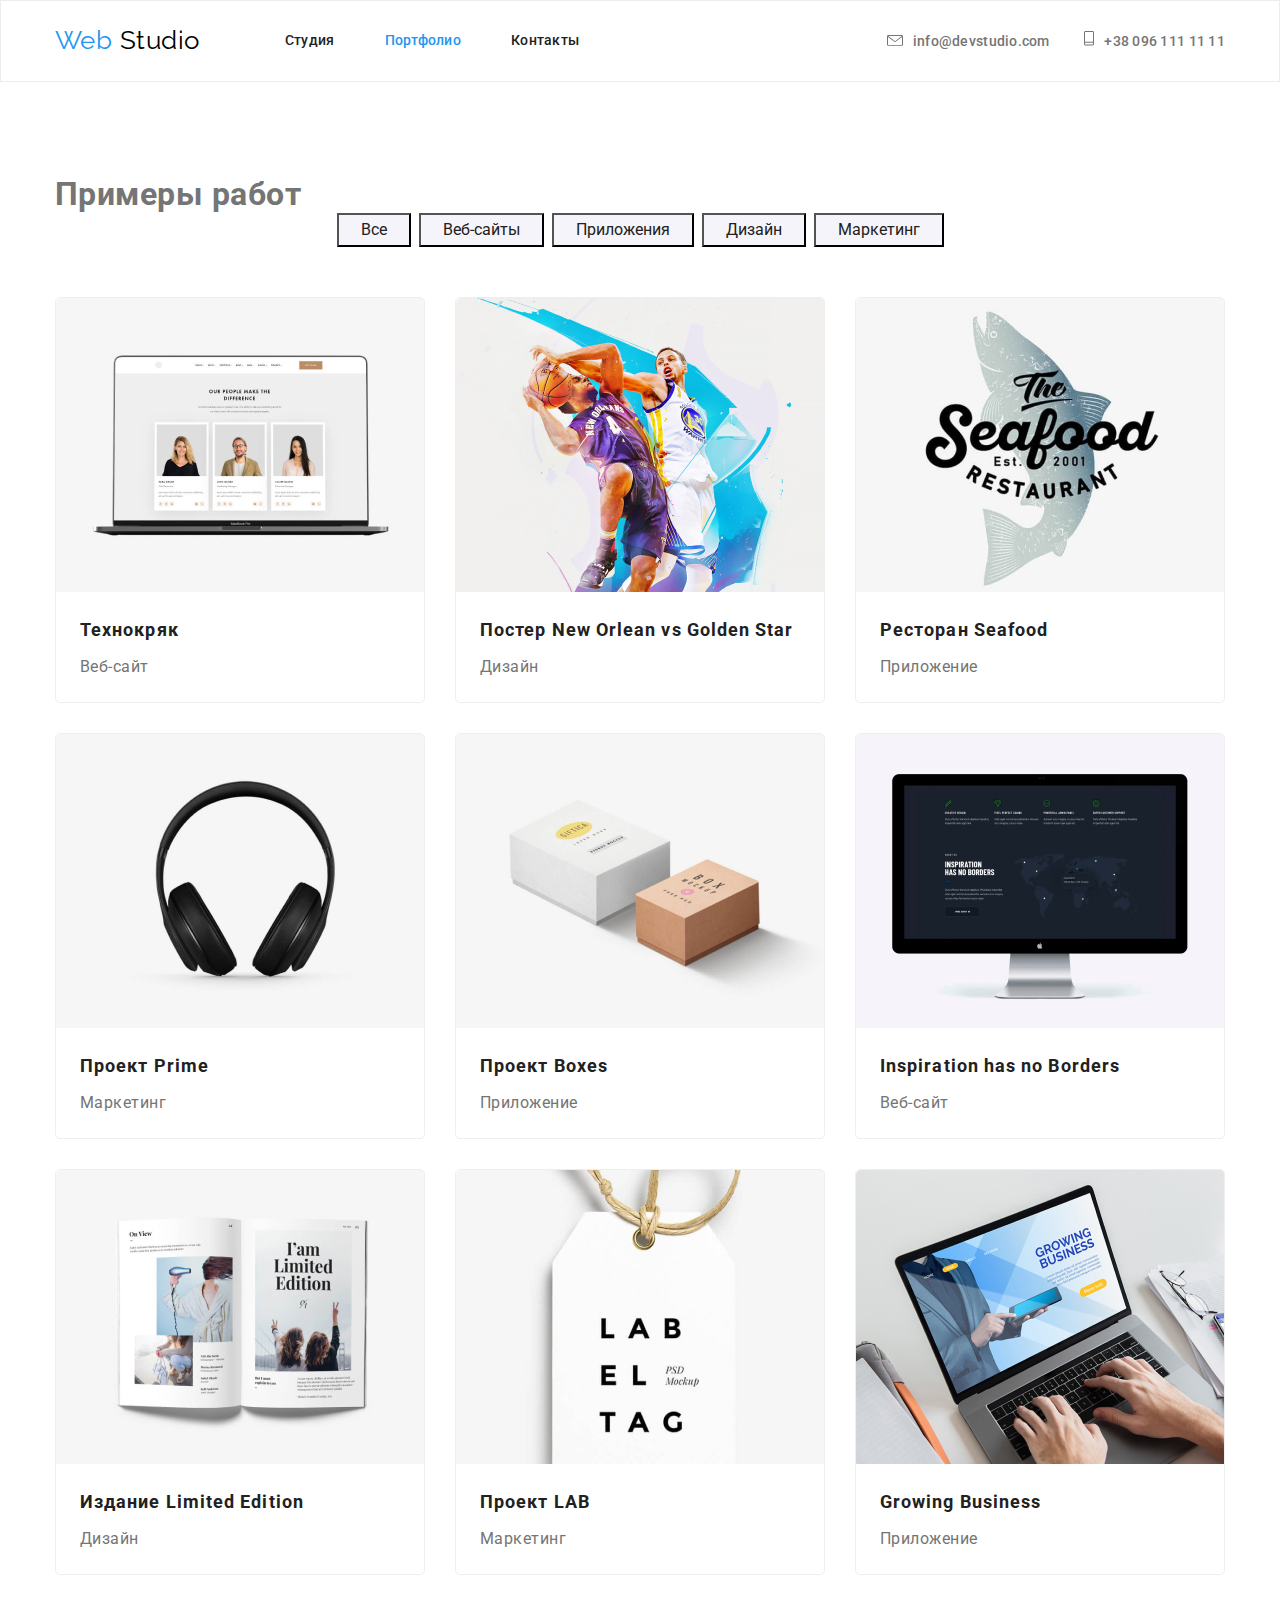
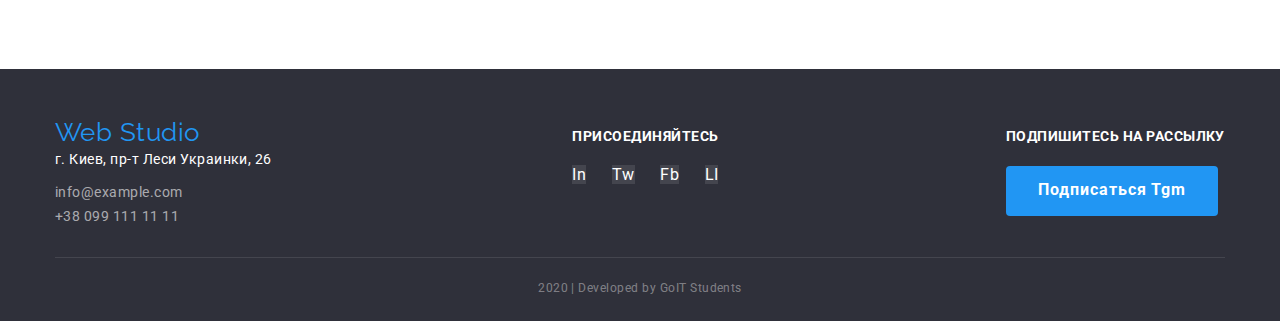
==== commit 0c4a304f: "Update portfolio.html" ====
--- a/portfolio.html
+++ b/portfolio.html
@@ -234,19 +234,21 @@
             <li class="item">
               <a href="#" class="holder">
                 <img
-                  class="holder-img no-clearance"
+                  class="no-clearance"
                   src="./images/business.jpg"
                   width="370"
                   height="294"
                   alt="Изображение ноутбука"
                 />
-                <h2 class="desc-title">Growing Business</h2>
-                <p class="desc-subtitle">Приложение</p>
-                <!-- <p class="desc-text">
-                  Технокряк это современная площадка распространения
-                  коронавируса. Компании используют эту платформу для цифрового
-                  шпионажа и атак на защищённые сервера конкурентов.
-                </p> -->
+                <div class="holder-desc">
+                  <h2 class="desc-title">Growing Business</h2>
+                  <p class="desc-subtitle">Приложение</p>
+                  <!-- <p class="desc-text">
+                  Технокряк это современная площадка распространения
+                  коронавируса. Компании используют эту платформу для цифрового
+                  шпионажа и атак на защищённые сервера конкурентов.
+                </p> -->
+                </div>
               </a>
             </li>
           </ul>
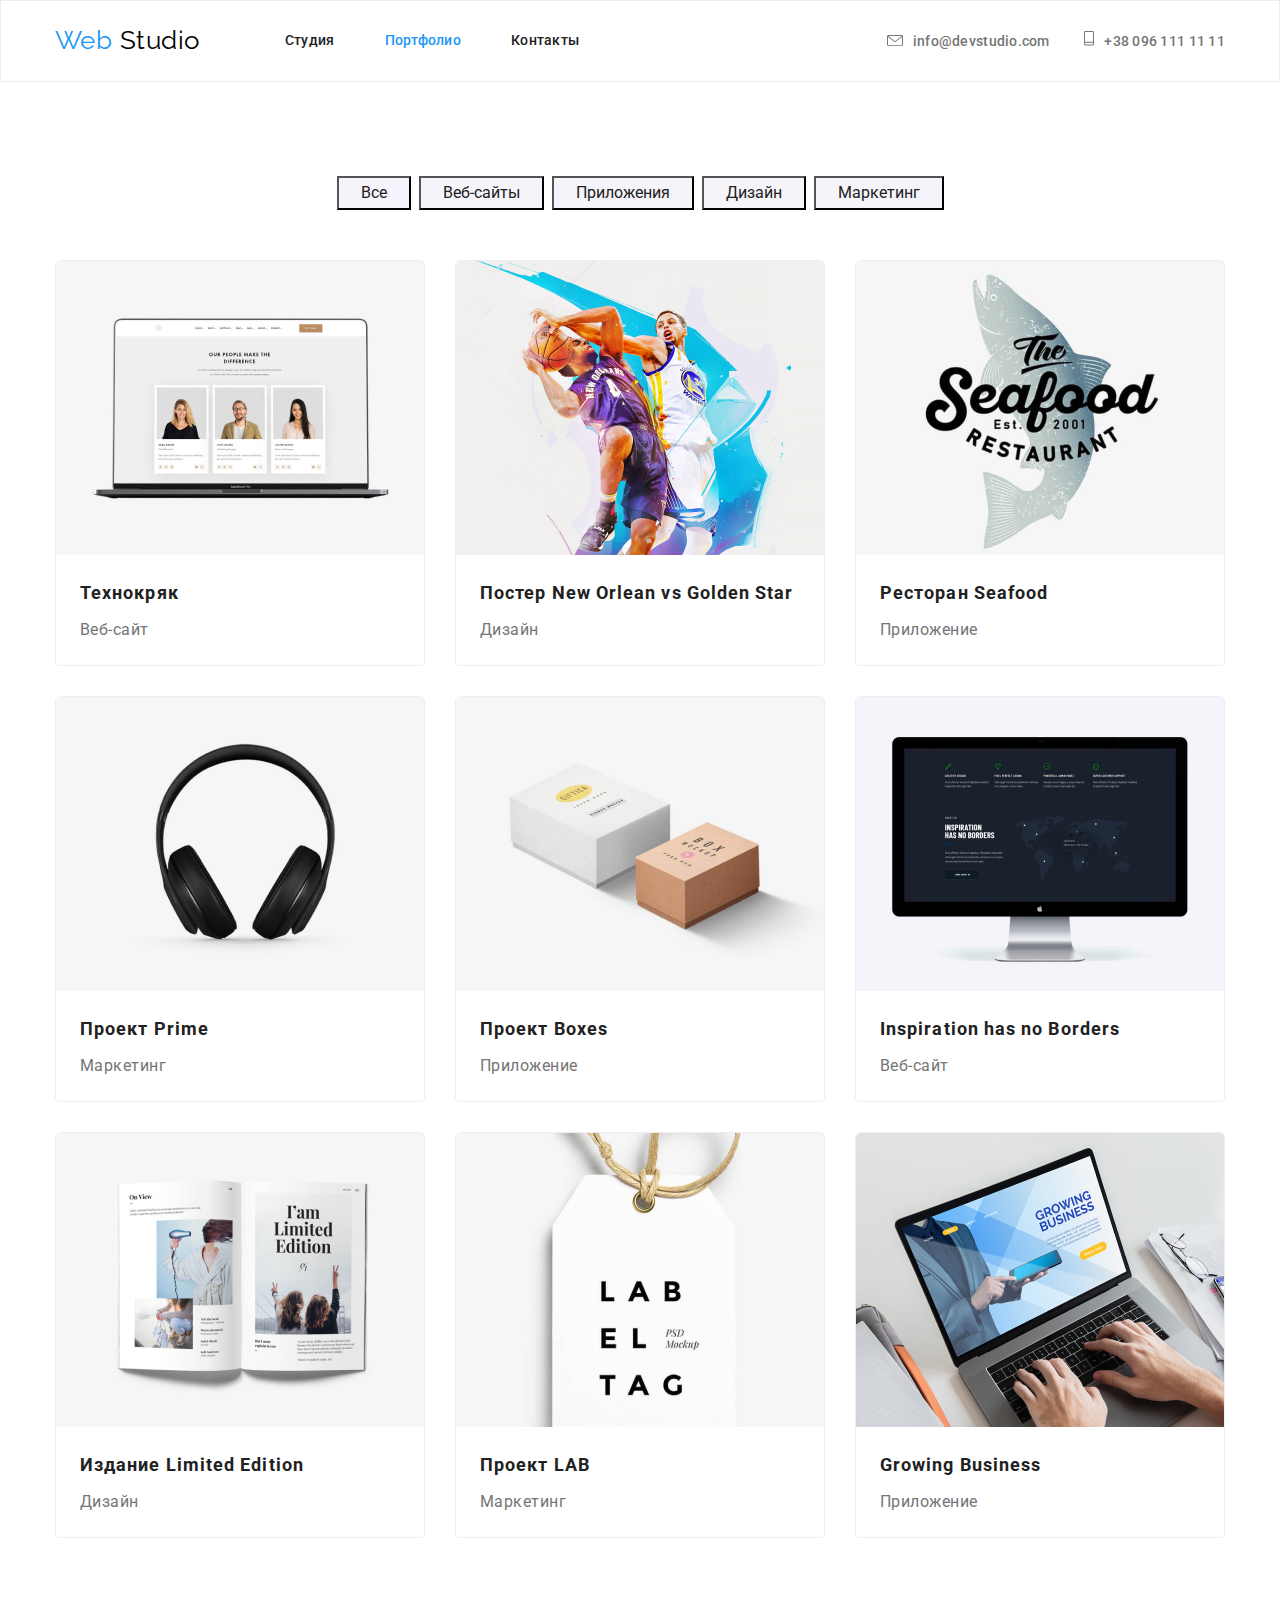
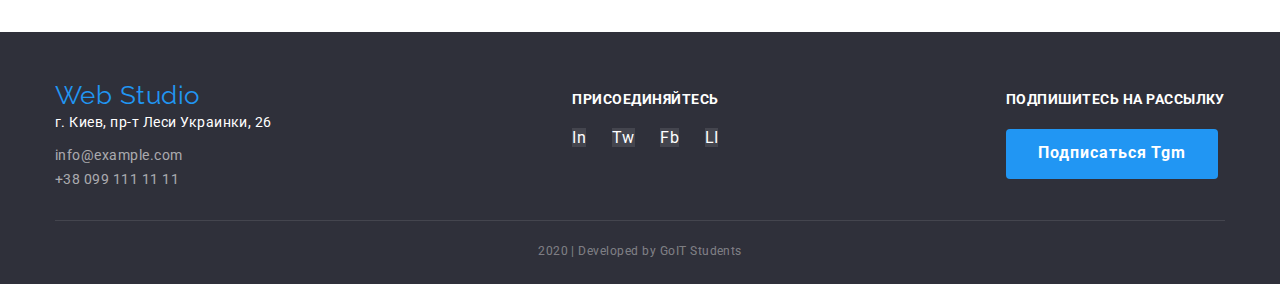
==== commit 6e500cab: "add visually-hidden-css" ====
--- a/portfolio.html
+++ b/portfolio.html
@@ -52,7 +52,7 @@
     <main>
       <section class="section">
         <div class="container">
-          <h1 class="title-breadcrumbs">Примеры работ</h1>
+          <h1 class="visually-hidden">Примеры работ</h1>
           <ul class="breadcrumbs list">
             <li class="btn">
               <button type="button" class="button-list">Все</button>
--- a/css/styles.css
+++ b/css/styles.css
@@ -51,6 +51,17 @@
   /* outline: 2px solid tomato; */
 }
 
+.visually-hidden {
+  position: absolute;
+  width: 1px;
+  height: 1px;
+  margin: -1px;
+  border: 0;
+  padding: 0;
+  clip: rect(0 0 0 0);
+  overflow: hidden;
+}
+
 /* для img */
 /* img {
   display: block;
@@ -62,7 +73,7 @@
 }
 
 .line {
-  border: 1px solid #ececec;
+  border-bottom: 1px solid #ececec;
 }
 
 /* header */
@@ -314,9 +325,9 @@
   margin-right: 30px;
 }
 
-.img-team {
-  margin-top: 0;
-  margin-bottom: 30px;
+.content-team {
+  padding-top: 30px;
+  padding-bottom: 24px;
 }
 
 .list-team {
@@ -344,7 +355,7 @@
   /* padding: 12px;
   margin-left: 35px;
   margin-right: 36px; */
-  margin-bottom: 24px;
+
   justify-content: space-evenly;
 
   /* outline: 2px solid tomato; */
@@ -376,11 +387,6 @@
 }
 
 /* portofolio main */
-.title-breadcrumbs {
-  margin-top: 0;
-  margin-bottom: 0;
-}
-
 .breadcrumbs {
   display: flex;
   justify-content: center;
